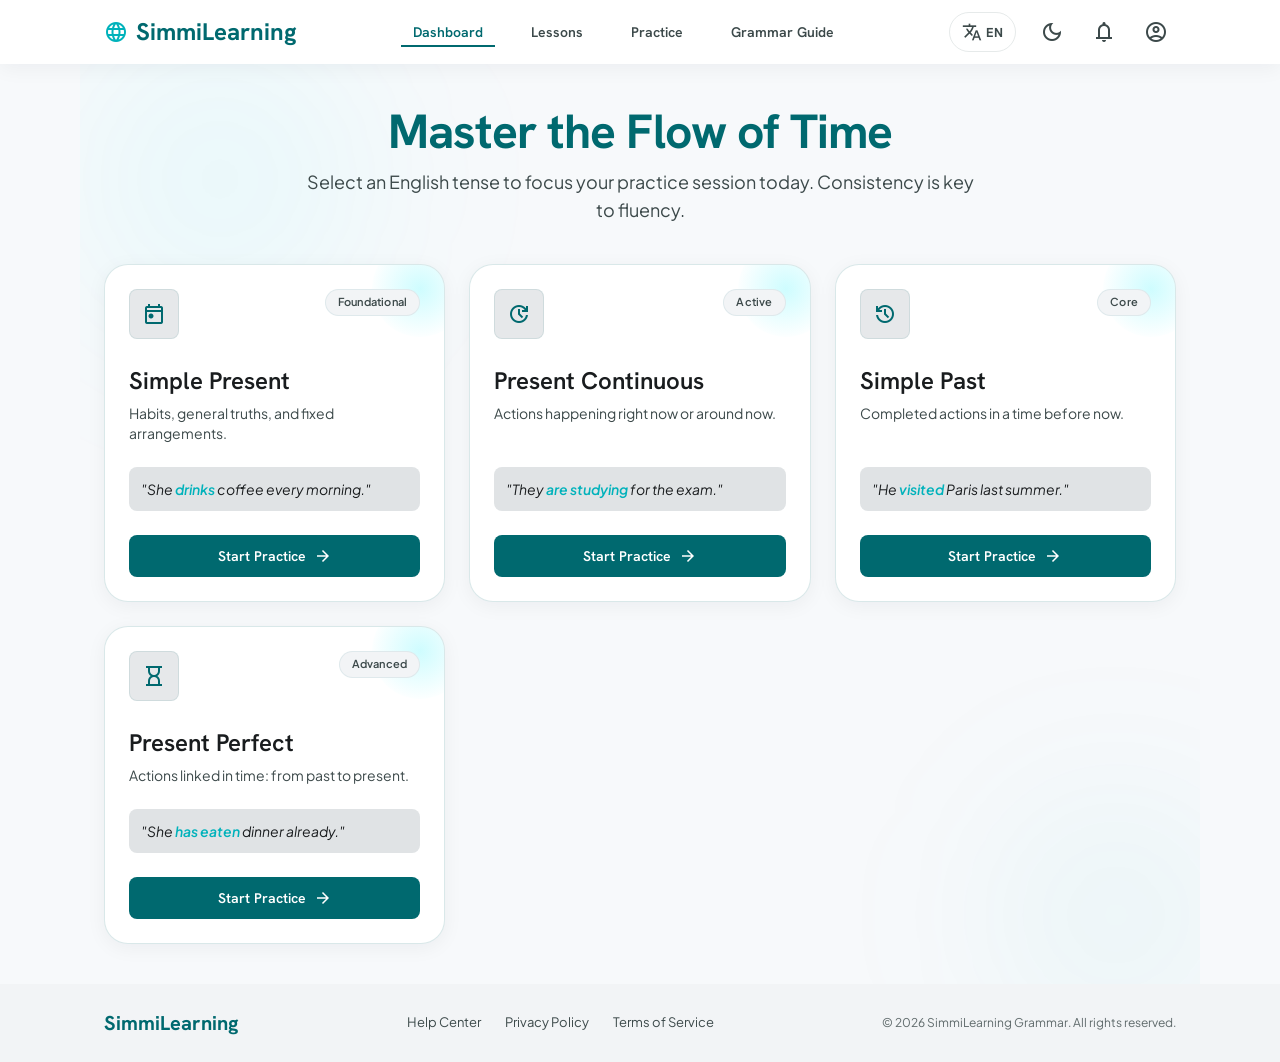
==== index.html @ 27b05fa7 "Initial commit" ====
<!DOCTYPE html>
<html lang="en">
<head>
  <meta charset="utf-8"/>
  <meta content="width=device-width, initial-scale=1.0" name="viewport"/>
  <title>SimmiLearning - Interactive English Tense Practice</title>
  
  <!-- Material Symbols and Google Fonts -->
  <link href="https://fonts.googleapis.com/css2?family=Material+Symbols+Outlined:wght,FILL@100..700,0..1&amp;display=swap" rel="stylesheet"/>
  
  <!-- Custom Style System -->
  <link href="style.css" rel="stylesheet"/>
</head>
<body>

  <!-- Top Navigation Bar -->
  <header class="header-bar">
    <div class="header-container">
      <a href="#" id="logo-container" class="logo">
        <span class="material-symbols-outlined filled">language</span>
        SimmiLearning
      </a>
      
      <!-- Desktop Navigation links -->
      <nav class="nav-links" aria-label="Main Navigation">
        <a href="#" id="nav-dashboard" class="nav-link active">Dashboard</a>
        <a href="#" id="nav-lessons" class="nav-link">Lessons</a>
        <a href="#" id="nav-practice" class="nav-link">Practice</a>
        <a href="#" id="nav-guide" class="nav-link">Grammar Guide</a>
      </nav>
      
      <!-- Action buttons -->
      <div class="header-actions">
        <!-- Language Toggle Button -->
        <button id="lang-toggle-btn" class="icon-btn" aria-label="Switch language" style="display: flex; align-items: center; gap: 4px; padding: 6px 12px; border-radius: var(--rounded-full); border: 1px solid rgba(132, 148, 149, 0.2); height: 40px; margin-right: 4px; color: var(--on-surface-variant);">
          <span class="material-symbols-outlined" style="font-size: 20px;">translate</span>
          <span id="lang-label" style="font-family: var(--font-display); font-size: 13px; font-weight: 700;">EN</span>
        </button>
        <!-- Theme Toggle Button -->
        <button id="theme-toggle-btn" class="icon-btn" aria-label="Toggle dark mode">
          <span class="material-symbols-outlined">dark_mode</span>
        </button>
        <!-- Notifications -->
        <button class="icon-btn" aria-label="Notifications">
          <span class="material-symbols-outlined">notifications</span>
        </button>
        <!-- Profile Account -->
        <button class="icon-btn" aria-label="Account profile">
          <span class="material-symbols-outlined">account_circle</span>
        </button>
      </div>
    </div>
  </header>

  <!-- Main Canvas Content wrapper -->
  <main class="main-canvas">
    <!-- Ambient Background Effects -->
    <div class="ambient-glow">
      <div class="glow-bubble-1"></div>
      <div class="glow-bubble-2"></div>
    </div>

    <!-- VIEW 1: Dashboard / Tense Selection -->
    <section id="screen-selection" class="view-section">
      <div class="hero-block">
        <h1 id="selection-hero-title" class="text-display">Master the Flow of Time</h1>
        <p id="selection-hero-subtitle" class="text-body-lg">Select an English tense to focus your practice session today. Consistency is key to fluency.</p>
      </div>
      <div id="tense-cards-grid" class="grid-container">
        <!-- Tense cards dynamically populated by app.js -->
      </div>
    </section>

    <!-- VIEW 2: Quiz / Practice Exercises -->
    <section id="screen-practice" class="view-section">
      <div class="practice-container">
        <!-- Header & Progress Indicators -->
        <div class="practice-header">
          <div class="practice-header-top">
            <div>
              <span id="practice-tense-indicator" class="tense-indicator">Present Perfect</span>
              <h1 id="practice-session-title" class="text-headline-lg" style="margin-top: 4px;">Practice Session</h1>
            </div>
            <span id="practice-counter" class="question-counter">Question 1 of 5</span>
          </div>
          <!-- Progress bar -->
          <div class="progress-track">
            <div id="practice-progress-bar" class="progress-bar"></div>
          </div>
        </div>

        <!-- Interactive Question Card -->
        <div class="glass-card question-glow-card" style="padding: var(--spacing-lg);">
          <h2 id="practice-question-text" class="text-headline-md" style="margin-bottom: var(--spacing-xs);">
            Which sentence correctly uses the present perfect tense?
          </h2>
          <p id="practice-prompt" class="text-body-md" style="color: var(--on-surface-variant);">Select the most appropriate option below.</p>
          
          <div id="practice-options-container" class="options-list">
            <!-- Option buttons rendered dynamically by app.js -->
          </div>
        </div>

        <!-- Hint Section Drawer -->
        <div id="hint-section" class="hint-section">
          <div class="hint-content">
            <span class="material-symbols-outlined">lightbulb</span>
            <p id="hint-text-content"></p>
          </div>
        </div>

        <!-- Action Controls -->
        <div class="practice-actions">
          <button id="hint-btn" class="btn-secondary">
            <span class="material-symbols-outlined">lightbulb</span>
            Hint
          </button>
          
          <button id="action-btn" class="btn-primary" style="width: auto; min-width: 180px;">
            Check Answer
            <span class="material-symbols-outlined">check</span>
          </button>
        </div>
      </div>
    </section>

    <!-- VIEW 3: Scorecard / Results -->
    <section id="screen-results" class="view-section">
      <div class="practice-container" style="max-width: 800px;">
        <!-- Hero Completed Banner -->
        <div class="results-hero">
          <h1 id="results-title" class="text-display">Session Complete!</h1>
          <p id="results-subtitle" class="text-body-lg">Excellent work! You're making solid progress on your English tenses.</p>
          
          <!-- Animated Score SVG Circle Chart -->
          <div class="results-chart-container">
            <svg class="circular-chart" viewBox="0 0 36 36" width="160" height="160">
              <path class="circle-bg" d="M18 2.0845 a 15.9155 15.9155 0 0 1 0 31.831 a 15.9155 15.9155 0 0 1 0 -31.831"></path>
              <path id="results-circle-progress" class="circle" d="M18 2.0845 a 15.9155 15.9155 0 0 1 0 31.831 a 15.9155 15.9155 0 0 1 0 -31.831"></path>
              <text id="results-score-text" class="percentage" x="18" y="20.35">8/10</text>
            </svg>
          </div>
        </div>

        <!-- Strengths / Areas of Improvement lists -->
        <div class="results-grid">
          <!-- Strengths -->
          <div class="breakdown-card strengths">
            <div class="breakdown-header">
              <span class="material-symbols-outlined filled">check_circle</span>
              <h2 id="strengths-title">Strengths</h2>
            </div>
            <ul id="strengths-list" class="breakdown-list">
              <!-- Dynamically populated -->
            </ul>
          </div>
          
          <!-- Improvements -->
          <div class="breakdown-card improvements">
            <div class="breakdown-header">
              <span class="material-symbols-outlined filled">trending_up</span>
              <h2 id="improvements-title">Areas to Improve</h2>
            </div>
            <ul id="improvements-list" class="breakdown-list">
              <!-- Dynamically populated -->
            </ul>
          </div>
        </div>

        <!-- Navigation CTAs -->
        <div class="results-actions">
          <button id="btn-practice-more" class="btn-primary">
            <span class="material-symbols-outlined">replay</span>
            Practice More
          </button>
          <button id="btn-back-dashboard" class="btn-secondary">
            <span class="material-symbols-outlined">dashboard</span>
            Back to Dashboard
          </button>
        </div>
      </div>
    </section>
  </main>

  <!-- Footer Information Bar -->
  <footer class="footer-bar">
    <div class="footer-container">
      <div class="footer-brand">SimmiLearning</div>
      <div class="footer-links">
        <a href="#" id="footer-help" class="footer-link">Help Center</a>
        <a href="#" id="footer-privacy" class="footer-link">Privacy Policy</a>
        <a href="#" id="footer-terms" class="footer-link">Terms of Service</a>
      </div>
      <div class="footer-copy">
        <span id="footer-copyright">&copy; 2026 SimmiLearning Grammar. All rights reserved.</span>
      </div>
    </div>
  </footer>

  <!-- Toast Notification Feedback -->
  <div id="toast-feedback" class="toast-container" role="status" aria-live="polite">
    <span class="toast-icon material-symbols-outlined">info</span>
    <span class="toast-text">Feedback details go here.</span>
  </div>

  <!-- Custom Scripts -->
  <script src="questions.js"></script>
  <script src="app.js"></script>
</body>
</html>
---- style.css ----
/*
  SimmiLearning - Custom Stylesheet
  Implements design tokens from lumina_learning_light/DESIGN.md and lumina_learning/DESIGN.md
*/

/* Google Fonts Setup */
@import url('https://fonts.googleapis.com/css2?family=Hanken+Grotesk:wght@400;500;600;700&family=Plus+Jakarta+Sans:wght@400;500;600;700&display=swap');

:root {
  /* Light Mode Colors */
  --background: #f7f9fb;
  --on-background: #191c1e;
  
  --surface: #f7f9fb;
  --surface-dim: #d8dadc;
  --surface-bright: #f7f9fb;
  --surface-container-lowest: #ffffff;
  --surface-container-low: #f2f4f6;
  --surface-container: #eceef0;
  --surface-container-high: #e6e8ea;
  --surface-container-highest: #e0e3e5;
  --on-surface: #191c1e;
  --on-surface-variant: #3c494a;
  
  --primary: #00696f;
  --on-primary: #ffffff;
  --primary-container: #00b2bb;
  --on-primary-container: #003e42;
  --inverse-primary: #50d9e2;
  
  --secondary: #00696f;
  --on-secondary: #ffffff;
  --secondary-container: #0bf1fd;
  --on-secondary-container: #006a6f;
  
  --tertiary: #565e74;
  --on-tertiary: #ffffff;
  --tertiary-container: #99a0b9;
  --on-tertiary-container: #2f374c;
  
  --error: #ba1a1a;
  --on-error: #ffffff;
  --error-container: #ffdad6;
  --on-error-container: #93000a;

  --outline: #6c7a7a;
  --outline-variant: #bbc9ca;
  --surface-variant: #e0e3e5;

  /* Typography Fonts */
  --font-display: 'Hanken Grotesk', sans-serif;
  --font-body: 'Plus Jakarta Sans', sans-serif;

  /* Border Radii */
  --rounded-sm: 0.25rem;      /* 4px */
  --rounded-default: 0.5rem;  /* 8px */
  --rounded-md: 0.75rem;      /* 12px */
  --rounded-lg: 1rem;         /* 16px */
  --rounded-xl: 1.5rem;        /* 24px */
  --rounded-full: 9999px;

  /* Spacing Scale (8px base) */
  --spacing-base: 8px;
  --spacing-xs: 4px;
  --spacing-sm: 12px;
  --spacing-md: 24px;
  --spacing-lg: 40px;
  --spacing-xl: 64px;
  --spacing-gutter: 24px;
  --margin-mobile: 16px;
  --margin-desktop: 48px;

  /* Elevation Shadows */
  --shadow-level0: none;
  --shadow-level1: 0px 4px 20px rgba(15, 23, 42, 0.05);
  --shadow-level2: 0px 12px 32px rgba(15, 23, 42, 0.12);

  /* Animation Speeds */
  --transition-fast: 0.2s ease;
  --transition-normal: 0.3s cubic-bezier(0.4, 0, 0.2, 1);
}

/* Dark Mode Color Overrides */
[data-theme="dark"] {
  --background: #001620;
  --on-background: #cae7f8;

  --surface: #001620;
  --surface-dim: #001620;
  --surface-bright: #213c4a;
  --surface-container-lowest: #001019;
  --surface-container-low: #001e2b;
  --surface-container: #04232f;
  --surface-container-high: #112d3a;
  --surface-container-highest: #1d3845;
  --on-surface: #cae7f8;
  --on-surface-variant: #b9cacb;

  --primary: #e4fdff;
  --on-primary: #00373a;
  --primary-container: #16f3ff;
  --on-primary-container: #006b71;
  --inverse-primary: #00696f;

  --secondary: #50d9e2;
  --on-secondary: #00373a;
  --secondary-container: #00b2bb;
  --on-secondary-container: #003e42;

  --tertiary: #e4fdff;
  --on-tertiary: #00373a;
  --tertiary-container: #8bebf2;
  --on-tertiary-container: #006b71;

  --error: #ffb4ab;
  --on-error: #690005;
  --error-container: #93000a;
  --on-error-container: #ffdad6;

  --outline: #849495;
  --outline-variant: #3a494b;
  --surface-variant: #1d3845;

  /* Saturated dark shadows for navy background */
  --shadow-level1: 0px 4px 20px rgba(0, 16, 25, 0.35);
  --shadow-level2: 0px 12px 32px rgba(0, 16, 25, 0.5);
}

/* CSS Reset */
*, *::before, *::after {
  box-sizing: border-box;
  margin: 0;
  padding: 0;
}

body {
  font-family: var(--font-body);
  background-color: var(--background);
  color: var(--on-background);
  min-height: 100vh;
  display: flex;
  flex-direction: column;
  line-height: 1.5;
  overflow-x: hidden;
  transition: background-color var(--transition-normal), color var(--transition-normal);
  -webkit-font-smoothing: antialiased;
}

/* Base Headings & Typography rules */
h1, h2, h3, h4, h5, h6 {
  font-family: var(--font-display);
}

a {
  text-decoration: none;
  color: inherit;
}

button {
  font-family: inherit;
  border: none;
  background: none;
  cursor: pointer;
}

/* Typography Classes */
.text-display {
  font-family: var(--font-display);
  font-size: 48px;
  font-weight: 700;
  line-height: 56px;
  letter-spacing: -0.02em;
}

.text-headline-lg {
  font-family: var(--font-display);
  font-size: 32px;
  font-weight: 600;
  line-height: 40px;
  letter-spacing: -0.01em;
}

.text-headline-md {
  font-family: var(--font-display);
  font-size: 24px;
  font-weight: 600;
  line-height: 32px;
}

.text-body-lg {
  font-family: var(--font-body);
  font-size: 18px;
  font-weight: 400;
  line-height: 28px;
}

.text-body-md {
  font-family: var(--font-body);
  font-size: 16px;
  font-weight: 400;
  line-height: 24px;
}

.text-label-md {
  font-family: var(--font-display);
  font-size: 14px;
  font-weight: 600;
  line-height: 20px;
  letter-spacing: 0.05em;
}

.text-label-sm {
  font-family: var(--font-display);
  font-size: 12px;
  font-weight: 600;
  line-height: 16px;
}

/* Material Symbols Config */
.material-symbols-outlined {
  font-family: 'Material Symbols Outlined';
  font-weight: normal;
  font-style: normal;
  font-size: 24px;
  line-height: 1;
  letter-spacing: normal;
  text-transform: none;
  display: inline-block;
  white-space: nowrap;
  word-wrap: normal;
  direction: ltr;
  -webkit-font-smoothing: antialiased;
  font-variation-settings: 'FILL' 0, 'wght' 400, 'GRAD' 0, 'opsz' 24;
}

.material-symbols-outlined.filled {
  font-variation-settings: 'FILL' 1;
}

/* Layout Elements */
.header-bar {
  background-color: var(--surface-container-lowest);
  border-bottom: 1px solid rgba(var(--outline-variant), 0.3);
  position: fixed;
  top: 0;
  left: 0;
  right: 0;
  height: 64px;
  z-index: 100;
  box-shadow: var(--shadow-level1);
  transition: background-color var(--transition-normal), border var(--transition-normal);
}

.header-container {
  display: flex;
  justify-content: space-between;
  align-items: center;
  height: 100%;
  max-width: 1120px;
  margin: 0 auto;
  padding: 0 var(--spacing-gutter);
}

.logo {
  font-family: var(--font-display);
  font-size: 24px;
  font-weight: 700;
  color: var(--primary);
  display: flex;
  align-items: center;
  gap: var(--spacing-base);
  user-select: none;
  transition: color var(--transition-normal);
}

.logo span {
  color: var(--primary-container);
}

.nav-links {
  display: none; /* Shown on desktop */
  gap: var(--spacing-md);
  align-items: center;
}

.nav-link {
  color: var(--on-surface-variant);
  font-family: var(--font-display);
  font-size: 14px;
  font-weight: 600;
  padding: var(--spacing-xs) var(--spacing-sm);
  border-radius: var(--rounded-default);
  transition: color var(--transition-fast), background-color var(--transition-fast);
}

.nav-link:hover {
  color: var(--primary);
  background-color: var(--surface-container-low);
}

.nav-link.active {
  color: var(--primary);
  border-bottom: 2px solid var(--primary);
  border-radius: 0;
  padding-bottom: calc(var(--spacing-xs) - 2px);
}

.header-actions {
  display: flex;
  align-items: center;
  gap: var(--spacing-sm);
}

.icon-btn {
  color: var(--on-surface-variant);
  padding: var(--spacing-base);
  border-radius: var(--rounded-full);
  display: flex;
  align-items: center;
  justify-content: center;
  transition: color var(--transition-fast), background-color var(--transition-fast);
}

.icon-btn:hover {
  color: var(--primary);
  background-color: var(--surface-container-high);
}

/* Mobile Navigation Drawer Trigger */
.menu-btn {
  display: flex;
}

/* Layout container for dynamic view content */
.main-canvas {
  margin-top: 64px;
  flex-grow: 1;
  width: 100%;
  max-width: 1120px;
  margin-left: auto;
  margin-right: auto;
  padding: var(--spacing-lg) var(--spacing-gutter);
  display: flex;
  flex-direction: column;
  justify-content: flex-start;
  position: relative;
}

/* Ambient Radial Glows (Background Decoration) */
.ambient-glow {
  position: absolute;
  inset: 0;
  z-index: -1;
  overflow: hidden;
  pointer-events: none;
}

.glow-bubble-1 {
  position: absolute;
  top: -10%;
  left: -10%;
  width: 45%;
  height: 45%;
  border-radius: var(--rounded-full);
  background: radial-gradient(circle, rgba(11, 241, 253, 0.08) 0%, rgba(255, 255, 255, 0) 70%);
  filter: blur(80px);
}

.glow-bubble-2 {
  position: absolute;
  bottom: -10%;
  right: -10%;
  width: 35%;
  height: 35%;
  border-radius: var(--rounded-full);
  background: radial-gradient(circle, rgba(0, 178, 187, 0.08) 0%, rgba(255, 255, 255, 0) 70%);
  filter: blur(80px);
}

[data-theme="dark"] .glow-bubble-1 {
  background: radial-gradient(circle, rgba(80, 217, 226, 0.15) 0%, rgba(0, 0, 0, 0) 70%);
}

[data-theme="dark"] .glow-bubble-2 {
  background: radial-gradient(circle, rgba(22, 243, 255, 0.12) 0%, rgba(0, 0, 0, 0) 70%);
}

/* View Control */
.view-section {
  display: none; /* Controlled by JS classes */
  width: 100%;
  opacity: 0;
  transform: translateY(15px);
  transition: opacity var(--transition-normal), transform var(--transition-normal);
}

.view-section.active {
  display: block;
  opacity: 1;
  transform: translateY(0);
}

/* Hero Section style */
.hero-block {
  text-align: center;
  max-width: 680px;
  margin: 0 auto var(--spacing-lg) auto;
}

.hero-block h1 {
  color: var(--primary);
  margin-bottom: var(--spacing-base);
  transition: color var(--transition-normal);
}

.hero-block p {
  color: var(--on-surface-variant);
  transition: color var(--transition-normal);
}

/* Grid of Cards (Tense Selection Screen) */
.grid-container {
  display: grid;
  grid-template-columns: 1fr;
  gap: var(--spacing-gutter);
  width: 100%;
}

/* Glassmorphism Cards */
.glass-card {
  background: var(--surface-container-lowest);
  border: 1px solid rgba(0, 105, 111, 0.15);
  border-radius: var(--rounded-xl);
  padding: var(--spacing-md);
  box-shadow: var(--shadow-level1);
  display: flex;
  flex-direction: column;
  position: relative;
  overflow: hidden;
  transition: transform var(--transition-normal), border var(--transition-normal), box-shadow var(--transition-normal), background var(--transition-normal);
}

[data-theme="dark"] .glass-card {
  background: var(--surface-container);
  border: 1px solid rgba(80, 217, 226, 0.15);
}

.glass-card:hover {
  transform: translateY(-4px);
  border-color: var(--primary-container);
  box-shadow: var(--shadow-level2);
}

.card-accent-bubble {
  position: absolute;
  top: -24px;
  right: -24px;
  width: 96px;
  height: 96px;
  background: radial-gradient(circle, rgba(11, 241, 253, 0.2) 0%, rgba(255, 255, 255, 0) 75%);
  border-radius: var(--rounded-full);
  transition: transform var(--transition-normal);
}

[data-theme="dark"] .card-accent-bubble {
  background: radial-gradient(circle, rgba(80, 217, 226, 0.25) 0%, rgba(0, 0, 0, 0) 75%);
}

.glass-card:hover .card-accent-bubble {
  transform: scale(1.2);
}

.card-top {
  display: flex;
  justify-content: space-between;
  align-items: flex-start;
  margin-bottom: var(--spacing-md);
  position: relative;
  z-index: 1;
}

.card-icon {
  background-color: var(--surface-container-high);
  color: var(--primary);
  border: 1px solid rgba(0, 105, 111, 0.1);
  padding: 12px;
  border-radius: var(--rounded-default);
  display: inline-flex;
  transition: color var(--transition-normal), background-color var(--transition-normal);
}

[data-theme="dark"] .card-icon {
  background-color: var(--surface-container-low);
  color: var(--primary-container);
  border-color: rgba(80, 217, 226, 0.1);
}

.card-badge {
  background-color: var(--surface-container-low);
  color: var(--on-surface-variant);
  font-family: var(--font-body);
  font-size: 11px;
  font-weight: 600;
  padding: 4px 12px;
  border-radius: var(--rounded-full);
  border: 1px solid rgba(0, 105, 111, 0.08);
  letter-spacing: 0.02em;
  transition: color var(--transition-normal), background-color var(--transition-normal);
}

[data-theme="dark"] .card-badge {
  background-color: var(--surface-container-high);
  color: var(--on-surface);
}

.glass-card h2 {
  color: var(--on-surface);
  font-size: 24px;
  font-weight: 600;
  margin-bottom: var(--spacing-xs);
  position: relative;
  z-index: 1;
  transition: color var(--transition-normal);
}

.glass-card p {
  color: var(--on-surface-variant);
  font-size: 14px;
  line-height: 20px;
  margin-bottom: var(--spacing-md);
  flex-grow: 1;
  position: relative;
  z-index: 1;
  transition: color var(--transition-normal);
}

.example-quote-card {
  background-color: var(--surface-container-highest);
  border: 1px solid rgba(var(--outline-variant), 0.1);
  border-radius: var(--rounded-default);
  padding: var(--spacing-sm);
  margin-bottom: var(--spacing-md);
  position: relative;
  z-index: 1;
  transition: background-color var(--transition-normal);
}

[data-theme="dark"] .example-quote-card {
  background-color: var(--surface-container-lowest);
}

.example-quote-card p {
  margin: 0;
  font-size: 14px;
  font-style: italic;
  color: var(--on-surface);
}

.example-quote-card strong {
  color: var(--primary-container);
  font-weight: 600;
}

/* Buttons and glows */
.btn-primary {
  background-color: var(--primary);
  color: var(--on-primary);
  font-family: var(--font-display);
  font-size: 14px;
  font-weight: 600;
  padding: 12px var(--spacing-md);
  border-radius: var(--rounded-default);
  display: inline-flex;
  align-items: center;
  justify-content: center;
  gap: var(--spacing-base);
  width: 100%;
  position: relative;
  z-index: 1;
  transition: background-color var(--transition-fast), box-shadow var(--transition-fast), transform var(--transition-fast);
}

[data-theme="dark"] .btn-primary {
  background-color: var(--primary-container);
  color: var(--on-primary-container);
}

.btn-primary:hover {
  background-color: var(--primary-container);
  box-shadow: 0 4px 12px rgba(0, 178, 187, 0.3);
}

[data-theme="dark"] .btn-primary:hover {
  background-color: var(--secondary);
  box-shadow: 0 4px 12px rgba(80, 217, 226, 0.4);
}

.btn-primary:active {
  transform: scale(0.98);
}

.btn-secondary {
  border: 2px solid var(--primary-container);
  color: var(--primary);
  font-family: var(--font-display);
  font-size: 14px;
  font-weight: 600;
  padding: 10px var(--spacing-md);
  border-radius: var(--rounded-default);
  display: inline-flex;
  align-items: center;
  justify-content: center;
  gap: var(--spacing-base);
  transition: background-color var(--transition-fast), border-color var(--transition-fast), color var(--transition-fast);
}

[data-theme="dark"] .btn-secondary {
  border-color: var(--primary-container);
  color: var(--primary-container);
}

.btn-secondary:hover {
  background-color: var(--surface-container-low);
}

.btn-secondary:active {
  transform: scale(0.98);
}

/* Practice screen elements */
.practice-container {
  width: 100%;
  max-width: 680px;
  margin: 0 auto;
  display: flex;
  flex-direction: column;
  gap: var(--spacing-lg);
}

.practice-header {
  display: flex;
  flex-direction: column;
  gap: var(--spacing-base);
  width: 100%;
}

.practice-header-top {
  display: flex;
  justify-content: space-between;
  align-items: flex-end;
  gap: var(--spacing-sm);
}

.tense-indicator {
  font-family: var(--font-display);
  font-size: 13px;
  font-weight: 600;
  color: var(--primary-container);
  text-transform: uppercase;
  letter-spacing: 0.1em;
}

.question-counter {
  font-size: 12px;
  font-weight: 600;
  color: var(--on-surface-variant);
  background-color: var(--surface-container-high);
  padding: 4px 12px;
  border-radius: var(--rounded-full);
  border: 1px solid rgba(var(--outline-variant), 0.1);
  transition: color var(--transition-normal), background-color var(--transition-normal);
}

.progress-track {
  width: 100%;
  height: 8px;
  background-color: var(--surface-container-highest);
  border-radius: var(--rounded-full);
  overflow: hidden;
  transition: background-color var(--transition-normal);
}

.progress-bar {
  height: 100%;
  background-color: var(--primary-container);
  border-radius: var(--rounded-full);
  width: 0%;
  transition: width 0.4s cubic-bezier(0.4, 0, 0.2, 1);
}

/* Options selectors */
.options-list {
  display: flex;
  flex-direction: column;
  gap: var(--spacing-sm);
  margin-top: var(--spacing-md);
}

.option-btn {
  width: 100%;
  text-align: left;
  padding: var(--spacing-md);
  border-radius: var(--rounded-default);
  border: 2px solid var(--outline-variant);
  background-color: var(--surface-container-lowest);
  display: flex;
  align-items: center;
  justify-content: space-between;
  gap: var(--spacing-sm);
  transition: background-color var(--transition-fast), border-color var(--transition-fast), box-shadow var(--transition-fast);
}

[data-theme="dark"] .option-btn {
  background-color: var(--surface-container);
  border-color: rgba(132, 148, 149, 0.3);
}

.option-btn:hover {
  background-color: var(--surface-container-high);
  border-color: var(--primary-container);
}

.option-btn:focus-visible {
  outline: none;
  border-color: var(--primary-container);
  box-shadow: 0 0 0 3px rgba(0, 178, 187, 0.15);
}

.option-text {
  font-family: var(--font-body);
  font-size: 16px;
  color: var(--on-surface);
  transition: color var(--transition-normal);
}

.option-circle {
  width: 24px;
  height: 24px;
  border-radius: var(--rounded-full);
  border: 2px solid var(--outline-variant);
  display: flex;
  align-items: center;
  justify-content: center;
  flex-shrink: 0;
  transition: border-color var(--transition-fast), background-color var(--transition-fast);
}

/* Option States */
.option-btn.selected {
  border-color: var(--primary-container);
  background-color: rgba(0, 178, 187, 0.08);
}

.option-btn.selected .option-text {
  color: var(--primary-container);
  font-weight: 500;
}

.option-btn.selected .option-circle {
  border-color: var(--primary-container);
  background-color: var(--primary-container);
  color: var(--on-primary);
}

/* Checked States (Immediate Feedback) */
.option-btn.correct {
  border-color: #2e7d32;
  background-color: rgba(46, 125, 50, 0.08);
}
[data-theme="dark"] .option-btn.correct {
  border-color: #4caf50;
  background-color: rgba(76, 175, 80, 0.12);
}
.option-btn.correct .option-text {
  color: #2e7d32;
  font-weight: 500;
}
[data-theme="dark"] .option-btn.correct .option-text {
  color: #81c784;
}
.option-btn.correct .option-circle {
  border-color: #2e7d32;
  background-color: #2e7d32;
  color: #ffffff;
}
[data-theme="dark"] .option-btn.correct .option-circle {
  border-color: #4caf50;
  background-color: #4caf50;
  color: #000000;
}

.option-btn.incorrect {
  border-color: var(--error);
  background-color: rgba(186, 26, 26, 0.08);
}
.option-btn.incorrect .option-text {
  color: var(--error);
}
.option-btn.incorrect .option-circle {
  border-color: var(--error);
  background-color: var(--error);
  color: #ffffff;
}

/* Question panel glow effect */
.question-glow-card {
  position: relative;
}

.question-glow-card::after {
  content: '';
  position: absolute;
  top: -96px;
  right: -96px;
  width: 192px;
  height: 192px;
  background-color: rgba(0, 178, 187, 0.06);
  border-radius: var(--rounded-full);
  filter: blur(24px);
  pointer-events: none;
  transition: background var(--transition-normal);
}

[data-theme="dark"] .question-glow-card::after {
  background-color: rgba(22, 243, 255, 0.08);
}

.practice-actions {
  display: flex;
  justify-content: space-between;
  align-items: center;
  margin-top: var(--spacing-sm);
  gap: var(--spacing-md);
}

.hint-section {
  width: 100%;
  max-height: 0;
  overflow: hidden;
  background-color: var(--surface-container-low);
  border-radius: var(--rounded-default);
  border: 1px solid transparent;
  transition: max-height 0.3s ease, padding 0.3s ease, border-color 0.3s ease;
}

.hint-section.visible {
  max-height: 150px;
  padding: var(--spacing-md);
  border-color: rgba(0, 105, 111, 0.15);
  margin-top: -10px;
  margin-bottom: -10px;
}

.hint-content {
  display: flex;
  align-items: flex-start;
  gap: var(--spacing-sm);
  font-size: 14px;
  color: var(--on-surface-variant);
  line-height: 22px;
}

.hint-content span {
  color: var(--primary-container);
  flex-shrink: 0;
}

/* Results screen components */
.results-hero {
  display: flex;
  flex-direction: column;
  align-items: center;
  text-align: center;
  gap: var(--spacing-base);
}

.results-hero h1 {
  color: var(--primary-container);
}

.results-chart-container {
  position: relative;
  width: 200px;
  height: 200px;
  margin: var(--spacing-md) auto 0 auto;
  display: flex;
  align-items: center;
  justify-content: center;
  background: var(--surface-container-lowest);
  border-radius: var(--rounded-full);
  box-shadow: var(--shadow-level1);
  border: 1px solid rgba(0, 105, 111, 0.08);
  transition: background-color var(--transition-normal);
}

[data-theme="dark"] .results-chart-container {
  background: var(--surface-container);
  border-color: rgba(80, 217, 226, 0.08);
}

.circular-chart {
  display: block;
  max-width: 90%;
  max-height: 90%;
}

.circle-bg {
  fill: none;
  stroke: var(--surface-container-highest);
  stroke-width: 2.8;
  transition: stroke var(--transition-normal);
}

.circle {
  fill: none;
  stroke-width: 2.8;
  stroke-linecap: round;
  stroke: var(--primary-container);
  stroke-dasharray: 0, 100;
  transition: stroke-dasharray 1s ease-out;
}

.percentage {
  fill: var(--primary-container);
  font-family: var(--font-display);
  font-weight: 700;
  font-size: 0.52em;
  text-anchor: middle;
  transition: fill var(--transition-normal);
}

/* Results grid breakdown */
.results-grid {
  display: grid;
  grid-template-columns: 1fr;
  gap: var(--spacing-gutter);
  margin-top: var(--spacing-lg);
  width: 100%;
}

.breakdown-card {
  background: var(--surface-container-lowest);
  border: 1px solid rgba(var(--outline-variant), 0.2);
  border-radius: var(--rounded-xl);
  padding: var(--spacing-md);
  box-shadow: var(--shadow-level1);
  position: relative;
  overflow: hidden;
  transition: background-color var(--transition-normal);
}

[data-theme="dark"] .breakdown-card {
  background: var(--surface-container);
}

.breakdown-card::before {
  content: '';
  position: absolute;
  top: 0;
  left: 0;
  width: 4px;
  height: 100%;
}

.breakdown-card.strengths::before {
  background-color: var(--primary-container);
}

.breakdown-card.improvements::before {
  background-color: var(--error);
}

.breakdown-header {
  display: flex;
  align-items: center;
  gap: var(--spacing-base);
  margin-bottom: var(--spacing-sm);
}

.breakdown-header h2 {
  color: var(--on-surface);
  font-size: 20px;
  font-weight: 600;
  transition: color var(--transition-normal);
}

.breakdown-header span {
  flex-shrink: 0;
}

.strengths .breakdown-header span {
  color: var(--primary-container);
}

.improvements .breakdown-header span {
  color: var(--error);
}

.breakdown-list {
  list-style: none;
  display: flex;
  flex-direction: column;
  gap: var(--spacing-sm);
}

.breakdown-list-item {
  color: var(--on-surface-variant);
  font-size: 14px;
  display: flex;
  align-items: center;
  gap: var(--spacing-sm);
  padding-bottom: var(--spacing-sm);
  border-bottom: 1px solid rgba(var(--outline-variant), 0.1);
  transition: border var(--transition-normal);
}

.breakdown-list-item:last-child {
  border-bottom: none;
  padding-bottom: 0;
}

.list-dot {
  width: 8px;
  height: 8px;
  border-radius: var(--rounded-full);
  flex-shrink: 0;
}

.strengths .list-dot {
  background-color: rgba(0, 178, 187, 0.2);
  border: 1px solid var(--primary-container);
}

.improvements .list-dot {
  background-color: rgba(186, 26, 26, 0.2);
  border: 1px solid var(--error);
}

.results-actions {
  display: flex;
  flex-direction: column;
  gap: var(--spacing-sm);
  margin-top: var(--spacing-lg);
  justify-content: center;
  width: 100%;
}

/* Footer Section */
.footer-bar {
  background-color: var(--surface-container-low);
  border-top: 1px solid rgba(var(--outline-variant), 0.2);
  margin-top: auto;
  padding: var(--spacing-md) 0;
  z-index: 50;
  transition: background-color var(--transition-normal), border var(--transition-normal);
}

.footer-container {
  display: flex;
  flex-direction: column;
  align-items: center;
  justify-content: space-between;
  max-width: 1120px;
  margin: 0 auto;
  padding: 0 var(--spacing-gutter);
  gap: var(--spacing-md);
}

.footer-brand {
  font-family: var(--font-display);
  font-size: 20px;
  font-weight: 700;
  color: var(--primary);
}

.footer-links {
  display: flex;
  flex-wrap: wrap;
  justify-content: center;
  gap: var(--spacing-md);
}

.footer-link {
  font-size: 13px;
  color: var(--on-surface-variant);
  transition: color var(--transition-fast);
}

.footer-link:hover {
  color: var(--primary-container);
}

.footer-copy {
  font-size: 12px;
  color: var(--on-surface-variant);
  opacity: 0.8;
  text-align: center;
}

/* Toast System (Feedback notification overlay) */
.toast-container {
  position: fixed;
  bottom: var(--spacing-md);
  left: 50%;
  transform: translateX(-50%) translateY(100px);
  background-color: var(--inverse-surface);
  color: var(--inverse-on-surface);
  padding: 12px 24px;
  border-radius: var(--rounded-md);
  box-shadow: var(--shadow-level2);
  z-index: 200;
  display: flex;
  align-items: center;
  gap: var(--spacing-sm);
  opacity: 0;
  transition: transform 0.3s cubic-bezier(0.175, 0.885, 0.32, 1.275), opacity 0.3s ease;
  pointer-events: none;
}

.toast-container.visible {
  transform: translateX(-50%) translateY(0);
  opacity: 1;
}

/* Animations helper classes */
.fade-in {
  animation: fadeIn 0.4s ease forwards;
}

@keyframes fadeIn {
  from { opacity: 0; transform: translateY(10px); }
  to { opacity: 1; transform: translateY(0); }
}

/* Responsive Breakpoints */

/* Tablet (Medium) */
@media (min-width: 600px) {
  .grid-container {
    grid-template-columns: repeat(2, 1fr);
  }

  .results-actions {
    flex-direction: row;
    gap: var(--spacing-md);
  }

  .results-actions button {
    width: auto;
    min-width: 200px;
  }
}

/* Desktop (Large) */
@media (min-width: 900px) {
  .grid-container {
    grid-template-columns: repeat(3, 1fr);
  }

  .nav-links {
    display: flex;
  }

  .menu-btn {
    display: none;
  }

  .results-grid {
    grid-template-columns: repeat(2, 1fr);
  }

  .footer-container {
    flex-direction: row;
    gap: 0;
  }

  .footer-brand {
    margin: 0;
  }

  .footer-copy {
    text-align: right;
  }
}
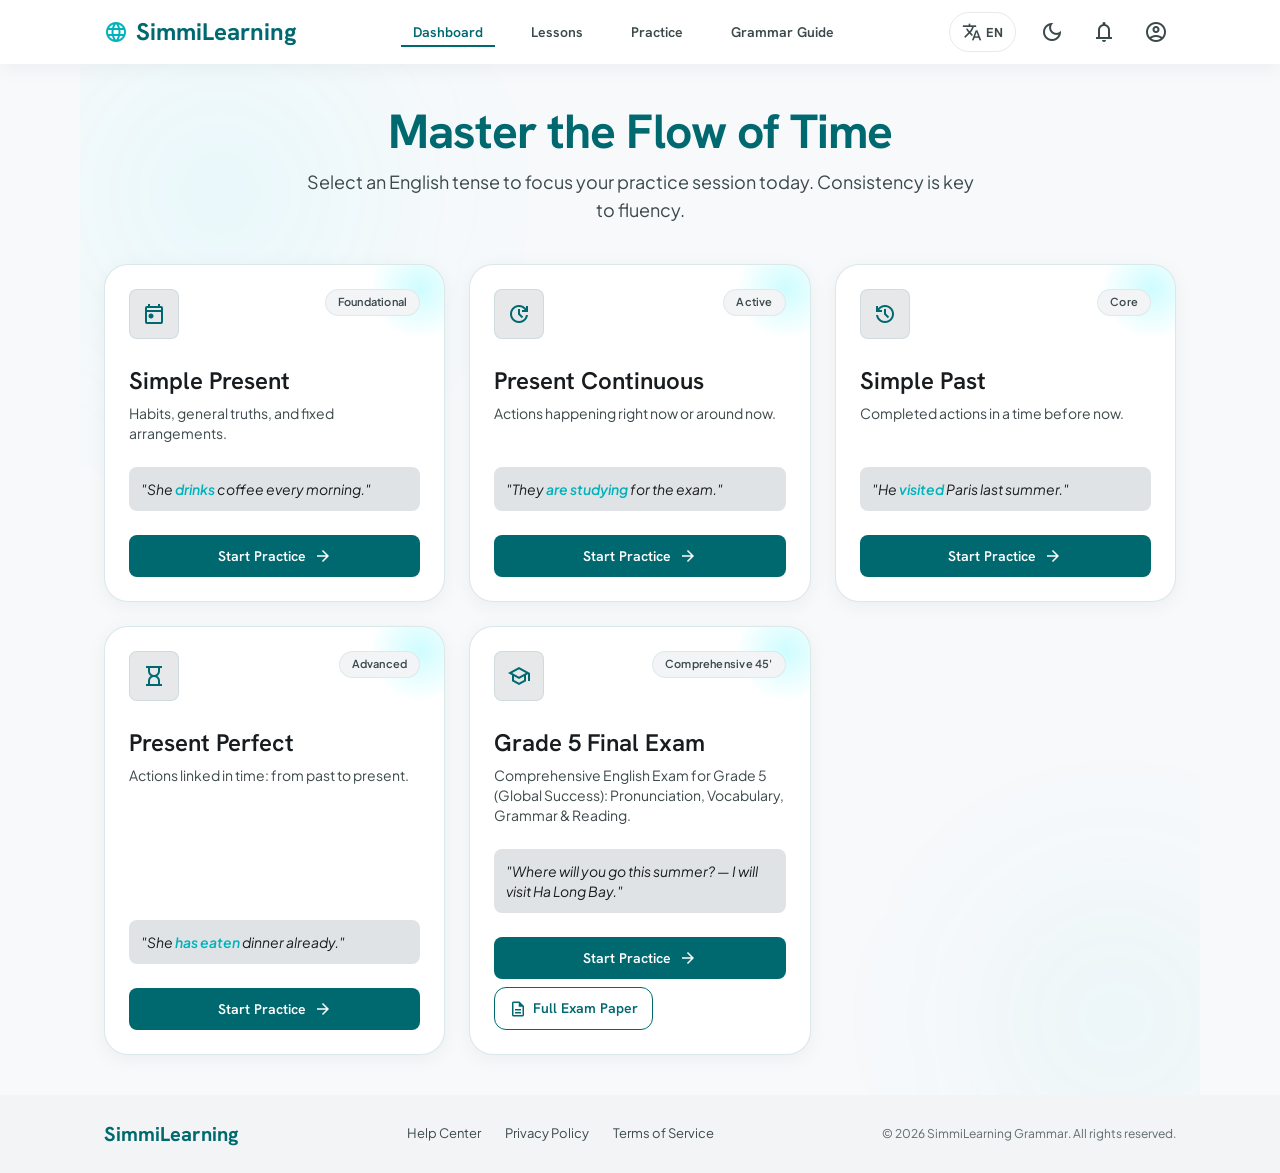
==== commit 8fe472e2: "Add Grade 5 Comprehensive Exam practice, printable paper, and examination review section" ====
--- a/index.html
+++ b/index.html
@@ -71,6 +71,228 @@
       </div>
     </section>
 
+    <!-- VIEW 4: Lessons Overview (Tiếng Anh 8 Global Success) -->
+    <section id="screen-lessons" class="view-section">
+      <div class="hero-block" style="max-width: 840px;">
+        <div style="display: inline-flex; align-items: center; gap: 6px; padding: 4px 12px; border-radius: var(--rounded-full); background: rgba(0, 105, 111, 0.1); color: var(--primary); font-size: 12px; font-weight: 700; text-transform: uppercase; letter-spacing: 0.5px; margin-bottom: 12px;">
+          <span class="material-symbols-outlined" style="font-size: 16px;">school</span>
+          <span>Curriculum Overview</span>
+        </div>
+        <h1 id="lessons-hero-title" class="text-display">Tiếng Anh 8 Global Success</h1>
+        <p id="lessons-hero-subtitle" class="text-body-lg">Master all 12 units structured across two semesters. Deep dive into vocabulary topics and core grammar points designed for comprehensive fluency.</p>
+      </div>
+
+      <!-- Progress Tracking Dashboard Header -->
+      <div class="lessons-dashboard-header" style="display: grid; grid-template-columns: repeat(auto-fit, minmax(320px, 1fr)); gap: var(--spacing-gutter); margin-bottom: var(--spacing-lg);">
+        <!-- Overall Completion Indicator Card -->
+        <div class="glass-card" style="padding: var(--spacing-md); justify-content: space-between; border-left: 4px solid var(--primary);">
+          <div>
+            <div style="display: flex; justify-content: space-between; align-items: flex-start; margin-bottom: var(--spacing-base);">
+              <div>
+                <span style="display: inline-block; padding: 4px 12px; border-radius: var(--rounded-full); background: rgba(0, 105, 111, 0.1); color: var(--primary); font-weight: 700; font-size: 12px; margin-bottom: 8px;">Overall Progress</span>
+                <h2 class="text-headline-md" style="margin-top: 2px;">Curriculum Completion</h2>
+                <p class="text-body-md" style="color: var(--on-surface-variant); margin-bottom: 16px;">You're making great progress! Keep it up to finish the school year strong.</p>
+              </div>
+              <div style="width: 56px; height: 56px; border-radius: 50%; background: var(--primary-container); color: var(--on-primary-container); display: flex; align-items: center; justify-content: center; font-weight: 700; font-size: 16px; border: 1px solid rgba(0, 105, 111, 0.2); flex-shrink: 0;">25%</div>
+            </div>
+          </div>
+          <div>
+            <div style="display: flex; justify-content: space-between; font-size: 14px; font-weight: 600; margin-bottom: 8px;">
+              <span style="color: var(--on-surface-variant);">Units Mastered</span>
+              <span style="color: var(--primary); font-weight: 700;">3 of 12 Units Complete</span>
+            </div>
+            <div class="progress-track" style="height: 12px; border-radius: var(--rounded-full); overflow: hidden; background: var(--surface-variant);">
+              <div class="progress-bar" style="width: 25%; background: linear-gradient(90deg, var(--primary) 0%, var(--inverse-primary) 100%); height: 100%;"></div>
+            </div>
+          </div>
+        </div>
+
+        <!-- Continue Learning Shortcut Card -->
+        <div style="background: linear-gradient(135deg, var(--primary) 0%, #004f53 100%); color: var(--on-primary); border-radius: var(--rounded-xl); padding: var(--spacing-md); display: flex; flex-direction: column; justify-content: space-between; position: relative; overflow: hidden; box-shadow: var(--shadow-level2);">
+          <div style="position: absolute; right: -20px; bottom: -20px; width: 160px; height: 160px; background: rgba(114, 245, 255, 0.15); border-radius: 50%; filter: blur(24px);"></div>
+          <div style="position: relative; z-index: 2;">
+            <div style="display: flex; align-items: center; gap: 8px; margin-bottom: 12px;">
+              <span style="background: var(--primary-container); color: var(--on-primary-container); padding: 2px 10px; border-radius: var(--rounded-full); font-size: 11px; font-weight: 800; text-transform: uppercase; letter-spacing: 0.5px;">Next Up</span>
+              <span style="font-size: 13px; opacity: 0.9; font-weight: 600;">Semester 1 • Unit 4</span>
+            </div>
+            <h3 style="font-size: 24px; font-weight: 700; margin-bottom: 6px; color: #ffffff;">Ethnic groups of Vietnam</h3>
+            <p style="font-size: 14px; opacity: 0.85; margin-bottom: 16px; line-height: 1.5;">Explore the traditional cultures, customs, and lifestyles of 54 ethnic minority groups in Vietnam.</p>
+            
+            <div style="background: rgba(0, 0, 0, 0.18); backdrop-filter: blur(8px); padding: 12px; border-radius: var(--rounded-lg); border: 1px solid rgba(255, 255, 255, 0.12); margin-bottom: 20px;">
+              <div style="font-size: 11px; font-weight: 700; text-transform: uppercase; color: var(--primary-container); display: flex; align-items: center; gap: 4px; margin-bottom: 4px;">
+                <span class="material-symbols-outlined" style="font-size: 16px;">lightbulb</span>
+                <span>Core Grammar Focus</span>
+              </div>
+              <p style="font-size: 13px; font-weight: 600; color: #ffffff; margin: 0;">Yes/No & Wh-questions; Countable and uncountable nouns</p>
+            </div>
+          </div>
+
+          <button id="btn-continue-unit-4" class="btn-primary" style="background: var(--primary-container); color: var(--on-primary-container); border: none; font-weight: 700; width: 100%; justify-content: center; position: relative; z-index: 2; box-shadow: 0 4px 12px rgba(0, 0, 0, 0.15);">
+            <span class="material-symbols-outlined">play_circle</span>
+            Continue Learning
+          </button>
+        </div>
+      </div>
+
+      <!-- Integrated Search & Filter Controls -->
+      <div class="glass-card" style="padding: 16px; margin-bottom: var(--spacing-lg); display: flex; flex-wrap: wrap; gap: 16px; align-items: center; justify-content: space-between;">
+        <div style="position: relative; flex: 1; min-width: 260px;">
+          <span class="material-symbols-outlined" style="position: absolute; left: 14px; top: 50%; transform: translateY(-50%); color: var(--on-surface-variant); font-size: 22px; pointer-events: none;">search</span>
+          <input type="text" id="app-curriculum-search" placeholder="Search units by title, topic, or grammar point..." style="width: 100%; padding: 12px 38px 12px 44px; border-radius: var(--rounded-lg); border: 1px solid var(--outline-variant); background: var(--surface-container-low); color: var(--on-surface); font-size: 14px; font-family: var(--font-body); transition: all var(--transition-fast); outline: none;" />
+          <button id="app-clear-search" style="position: absolute; right: 12px; top: 50%; transform: translateY(-50%); background: none; border: none; color: var(--on-surface-variant); cursor: pointer; display: none; padding: 4px;">
+            <span class="material-symbols-outlined" style="font-size: 18px;">close</span>
+          </button>
+        </div>
+        <div style="display: flex; gap: 6px; background: var(--surface-container-low); padding: 4px; border-radius: var(--rounded-lg); border: 1px solid var(--outline-variant); overflow-x: auto;">
+          <button class="app-lesson-tab active" data-filter="all" style="padding: 6px 16px; border-radius: var(--rounded-default); font-size: 12px; font-weight: 700; border: none; cursor: pointer; transition: all 0.2s; background: var(--primary); color: var(--on-primary);">All Units (12)</button>
+          <button class="app-lesson-tab" data-filter="sem1" style="padding: 6px 16px; border-radius: var(--rounded-default); font-size: 12px; font-weight: 600; border: none; cursor: pointer; transition: all 0.2s; background: transparent; color: var(--on-surface-variant);">Semester 1 (1-6)</button>
+          <button class="app-lesson-tab" data-filter="sem2" style="padding: 6px 16px; border-radius: var(--rounded-default); font-size: 12px; font-weight: 600; border: none; cursor: pointer; transition: all 0.2s; background: transparent; color: var(--on-surface-variant);">Semester 2 (7-12)</button>
+        </div>
+      </div>
+
+      <!-- No Results State -->
+      <div id="app-lessons-no-results" class="glass-card" style="display: none; text-align: center; padding: 48px 24px; margin-bottom: var(--spacing-lg);">
+        <span class="material-symbols-outlined" style="font-size: 48px; color: var(--outline); margin-bottom: 12px;">search_off</span>
+        <h3 style="font-size: 20px; font-weight: 700; color: var(--on-surface); margin-bottom: 8px;">No matching units found</h3>
+        <p style="color: var(--on-surface-variant); font-size: 14px; max-width: 440px; margin: 0 auto 16px auto;">We couldn't find any curriculum units or grammar points matching your search query. Try searching for "environment", "conditional", or "Unit 1".</p>
+        <button id="app-reset-search" class="btn-secondary" style="margin: 0 auto;">
+          <span class="material-symbols-outlined">refresh</span>
+          Reset Search
+        </button>
+      </div>
+
+      <!-- Semester 1 Grid -->
+      <div id="app-sem1-container" style="margin-bottom: var(--spacing-lg);">
+        <div style="display: flex; justify-content: space-between; align-items: center; border-bottom: 1px solid var(--outline-variant); padding-bottom: 12px; margin-bottom: 20px;">
+          <div style="display: flex; align-items: center; gap: 12px;">
+            <div style="width: 32px; height: 32px; border-radius: var(--rounded-default); background: rgba(0, 105, 111, 0.12); color: var(--primary); font-weight: 700; display: flex; align-items: center; justify-content: center;">1</div>
+            <div>
+              <h2 style="font-size: 20px; font-weight: 700; color: var(--on-surface); margin: 0;">Semester 1 (Học kì 1)</h2>
+              <p style="font-size: 13px; color: var(--on-surface-variant); margin: 0;">Units 1 to 6 • Fundamental everyday communication and Vietnamese culture</p>
+            </div>
+          </div>
+          <span style="font-size: 12px; font-weight: 700; color: var(--primary); background: rgba(0, 105, 111, 0.1); padding: 4px 12px; border-radius: var(--rounded-full);">3 of 6 Completed</span>
+        </div>
+        <div id="app-lessons-grid-sem1" class="grid-container" style="grid-template-columns: repeat(auto-fill, minmax(320px, 1fr));">
+          <!-- Units 1-6 dynamically populated by app.js -->
+        </div>
+      </div>
+
+      <!-- Semester 2 Grid -->
+      <div id="app-sem2-container">
+        <div style="display: flex; justify-content: space-between; align-items: center; border-bottom: 1px solid var(--outline-variant); padding-bottom: 12px; margin-bottom: 20px;">
+          <div style="display: flex; align-items: center; gap: 12px;">
+            <div style="width: 32px; height: 32px; border-radius: var(--rounded-default); background: rgba(80, 217, 226, 0.15); color: var(--secondary); font-weight: 700; display: flex; align-items: center; justify-content: center;">2</div>
+            <div>
+              <h2 style="font-size: 20px; font-weight: 700; color: var(--on-surface); margin: 0;">Semester 2 (Học kì 2)</h2>
+              <p style="font-size: 13px; color: var(--on-surface-variant); margin: 0;">Units 7 to 12 • Global challenges, science, and future horizons</p>
+            </div>
+          </div>
+          <span style="font-size: 12px; font-weight: 700; color: var(--on-surface-variant); background: var(--surface-variant); padding: 4px 12px; border-radius: var(--rounded-full);">0 of 6 Completed</span>
+        </div>
+        <div id="app-lessons-grid-sem2" class="grid-container" style="grid-template-columns: repeat(auto-fill, minmax(320px, 1fr));">
+          <!-- Units 7-12 dynamically populated by app.js -->
+        </div>
+      </div>
+    </section>
+
+    <!-- VIEW 5: Unit Details -->
+    <section id="screen-unit-details" class="view-section">
+      <div class="unit-details-layout" style="display: flex; min-height: calc(100vh - 120px); width: calc(100% + calc(var(--spacing-gutter) * 2)); margin-left: calc(var(--spacing-gutter) * -1); margin-right: calc(var(--spacing-gutter) * -1); margin-top: calc(var(--spacing-lg) * -1); background: var(--surface-container-lowest); border-radius: var(--rounded-lg); overflow: hidden; box-shadow: var(--shadow-level1);">
+        <!-- Left Sidebar -->
+        <aside class="unit-sidebar" style="width: 280px; border-right: 1px solid var(--outline-variant); background: var(--surface); padding: 32px 0; display: flex; flex-direction: column; flex-shrink: 0;">
+          
+          <!-- Sidebar Header (Unit Badge & Title) -->
+          <div style="padding: 0 24px; display: flex; align-items: flex-start; gap: 16px; margin-bottom: 32px;">
+            <div id="ud-sidebar-badge" style="width: 48px; height: 48px; border-radius: var(--rounded-lg); background: #004f53; color: #fff; display: flex; align-items: center; justify-content: center; font-size: 18px; font-weight: 700;">U1</div>
+            <div>
+              <div style="font-size: 11px; font-weight: 700; color: var(--primary); text-transform: uppercase; letter-spacing: 1px; margin-bottom: 4px;">UNIT <span id="ud-sidebar-unit-num">1</span></div>
+              <h2 id="ud-sidebar-title" style="font-size: 20px; font-weight: 700; color: var(--on-surface); line-height: 1.2;">Leisure Time</h2>
+            </div>
+          </div>
+
+          <!-- Navigation Menu -->
+          <nav style="display: flex; flex-direction: column; gap: 4px; padding: 0 12px; flex: 1;">
+            <button class="ud-nav-item active" style="display: flex; align-items: center; gap: 16px; width: 100%; padding: 12px 16px; border: none; background: rgba(0, 105, 111, 0.1); border-left: 4px solid var(--primary); border-radius: 0 var(--rounded-md) var(--rounded-md) 0; color: var(--primary); font-size: 14px; font-weight: 600; cursor: pointer; text-align: left;">
+              <span class="material-symbols-outlined" style="font-size: 20px;">lightbulb</span>
+              Introduction
+            </button>
+            <button class="ud-nav-item" style="display: flex; align-items: center; gap: 16px; width: 100%; padding: 12px 16px; border: none; background: transparent; border-left: 4px solid transparent; color: var(--on-surface-variant); font-size: 14px; font-weight: 500; cursor: pointer; text-align: left; transition: all 0.2s;">
+              <span class="material-symbols-outlined" style="font-size: 20px;">menu_book</span>
+              Vocabulary &amp; Grammar
+            </button>
+            <button class="ud-nav-item" style="display: flex; align-items: center; gap: 16px; width: 100%; padding: 12px 16px; border: none; background: transparent; border-left: 4px solid transparent; color: var(--on-surface-variant); font-size: 14px; font-weight: 500; cursor: pointer; text-align: left; transition: all 0.2s;">
+              <span class="material-symbols-outlined" style="font-size: 20px;">my_location</span>
+              Practice
+            </button>
+            <button class="ud-nav-item" style="display: flex; align-items: center; gap: 16px; width: 100%; padding: 12px 16px; border: none; background: transparent; border-left: 4px solid transparent; color: var(--on-surface-variant); font-size: 14px; font-weight: 500; cursor: pointer; text-align: left; transition: all 0.2s;">
+              <span class="material-symbols-outlined" style="font-size: 20px;">check_circle</span>
+              Adaptive Exercises
+            </button>
+          </nav>
+
+          <!-- Bottom Resources -->
+          <div style="padding: 24px 12px 0; border-top: 1px solid var(--outline-variant); margin-top: 24px;">
+            <button class="ud-nav-item" style="display: flex; align-items: center; gap: 16px; width: 100%; padding: 12px 16px; border: none; background: transparent; color: var(--on-surface-variant); font-size: 14px; font-weight: 500; cursor: pointer; text-align: left; transition: all 0.2s;">
+              <span class="material-symbols-outlined" style="font-size: 20px;">folder</span>
+              Resources
+            </button>
+            <button class="ud-nav-item" style="display: flex; align-items: center; gap: 16px; width: 100%; padding: 12px 16px; border: none; background: transparent; color: var(--on-surface-variant); font-size: 14px; font-weight: 500; cursor: pointer; text-align: left; transition: all 0.2s;">
+              <span class="material-symbols-outlined" style="font-size: 20px;">translate</span>
+              Dictionary
+            </button>
+          </div>
+        </aside>
+
+        <!-- Right Main Content -->
+        <div style="flex: 1; padding: 48px; overflow-y: auto;">
+          <div style="max-width: 800px; margin: 0 auto;">
+            
+            <div style="margin-bottom: 24px;">
+              <span class="pill-badge" style="background: var(--surface-variant); color: var(--on-surface-variant); font-size: 11px; font-weight: 700; padding: 4px 12px; border-radius: var(--rounded-full); text-transform: uppercase;">BƯỚC 1</span>
+            </div>
+
+            <h1 id="ud-main-title" style="font-size: 40px; font-weight: 700; color: var(--on-surface); line-height: 1.2; margin-bottom: 24px; font-family: var(--font-display);">Tổng quan bài học: Thời gian rảnh rỗi</h1>
+
+            <p id="ud-main-desc" style="font-size: 16px; line-height: 1.6; color: var(--on-surface-variant); margin-bottom: 48px;">
+              Chào mừng bạn đến với bài học về sở thích và cách chúng ta tận hưởng thời gian rảnh rỗi trong thế giới hiện đại. Trong bài học này, chúng ta sẽ cùng khám phá thế giới của các sở thích cá nhân, sự cân bằng giữa các hoạt động kỹ thuật số và thể chất, cũng như cách những lựa chọn này định hình bản sắc riêng của mỗi người.
+            </p>
+
+            <!-- What will you learn Card -->
+            <div style="background: var(--surface); border: 1px solid var(--outline-variant); border-radius: var(--rounded-xl); padding: 32px; margin-bottom: 48px; box-shadow: var(--shadow-level1);">
+              <div style="display: flex; align-items: center; gap: 12px; margin-bottom: 24px;">
+                <span class="material-symbols-outlined" style="color: var(--primary); font-size: 24px;">stars</span>
+                <h3 style="font-size: 20px; font-weight: 700; color: var(--primary); margin: 0;">Bạn sẽ học được gì?</h3>
+              </div>
+              <ul id="ud-learning-points" style="list-style: none; padding: 0; margin: 0; display: flex; flex-direction: column; gap: 16px;">
+                <!-- Filled dynamically via JS -->
+                <li style="display: flex; align-items: flex-start; gap: 16px;">
+                  <span class="material-symbols-outlined" style="color: var(--primary); font-size: 20px; margin-top: 2px;">radio_button_unchecked</span>
+                  <span style="font-size: 15px; color: var(--on-surface); line-height: 1.5;">Từ vựng về các hoạt động giải trí hiện đại (DIY, mạng xã hội, v.v.)</span>
+                </li>
+                <li style="display: flex; align-items: flex-start; gap: 16px;">
+                  <span class="material-symbols-outlined" style="color: var(--primary); font-size: 20px; margin-top: 2px;">radio_button_unchecked</span>
+                  <span style="font-size: 15px; color: var(--on-surface); line-height: 1.5;">Cách sử dụng danh động từ và động từ nguyên thể để diễn đạt sở thích.</span>
+                </li>
+                <li style="display: flex; align-items: flex-start; gap: 16px;">
+                  <span class="material-symbols-outlined" style="color: var(--primary); font-size: 20px; margin-top: 2px;">radio_button_unchecked</span>
+                  <span style="font-size: 15px; color: var(--on-surface); line-height: 1.5;">Kỹ năng giao tiếp và cân bằng cuộc sống trong kỷ nguyên số.</span>
+                </li>
+              </ul>
+            </div>
+
+            <div style="border-top: 1px solid var(--outline-variant); padding-top: 32px; display: flex; justify-content: flex-end;">
+              <button id="ud-btn-continue" class="btn-primary" style="background: #00696f; color: #fff; padding: 12px 24px; border-radius: var(--rounded-md); font-weight: 600; font-size: 15px; display: inline-flex; align-items: center; gap: 8px; border: none; cursor: pointer;">
+                Tiếp tục
+                <span class="material-symbols-outlined" style="font-size: 18px;">arrow_forward</span>
+              </button>
+            </div>
+
+          </div>
+        </div>
+      </div>
+    </section>
+
     <!-- VIEW 2: Quiz / Practice Exercises -->
     <section id="screen-practice" class="view-section">
       <div class="practice-container">
@@ -167,6 +389,32 @@
           </div>
         </div>
 
+        <!-- Compact Interactive Examination Review Section (No long vertical scroll) -->
+        <div id="results-review-section" class="glass-card" style="margin: var(--spacing-lg) 0; padding: var(--spacing-lg); display: none;">
+          <div style="display: flex; justify-content: space-between; align-items: center; flex-wrap: wrap; gap: 12px; margin-bottom: 16px;">
+            <div style="display: flex; align-items: center; gap: 8px;">
+              <span class="material-symbols-outlined filled" style="color: var(--primary);">fact_check</span>
+              <h2 class="text-headline-sm" style="margin: 0;">Examination Review</h2>
+            </div>
+            <!-- Filter Tabs -->
+            <div id="review-filters" style="display: flex; gap: 6px; flex-wrap: wrap;">
+              <button id="filter-btn-all" class="review-filter-btn active" onclick="filterReview('all')">All (<span id="count-all">0</span>)</button>
+              <button id="filter-btn-incorrect" class="review-filter-btn" onclick="filterReview('incorrect')">Incorrect (<span id="count-incorrect">0</span>)</button>
+              <button id="filter-btn-correct" class="review-filter-btn" onclick="filterReview('correct')">Correct (<span id="count-correct">0</span>)</button>
+            </div>
+          </div>
+
+          <!-- Compact Numbered Pills Grid (Horizontally wrapping, fixed max height) -->
+          <div id="review-pills-grid" style="display: flex; flex-wrap: wrap; gap: 8px; margin-bottom: 16px; max-height: 108px; overflow-y: auto; padding: 4px;">
+            <!-- Dynamically populated with question badges -->
+          </div>
+
+          <!-- Active Question Review Compact Viewer Card -->
+          <div id="review-detail-card" style="background: var(--surface-container-low); border: 1px solid var(--outline-variant); border-radius: var(--rounded-md); padding: 18px; transition: all 0.25s ease;">
+            <!-- Dynamically displays selected question details -->
+          </div>
+        </div>
+
         <!-- Navigation CTAs -->
         <div class="results-actions">
           <button id="btn-practice-more" class="btn-primary">
--- a/style.css
+++ b/style.css
@@ -1182,3 +1182,95 @@
     text-align: right;
   }
 }
+
+/* Mobile (Small) Overrides for Practice Session */
+@media (max-width: 599px) {
+  #practice-session-title {
+    font-size: 20px !important;
+  }
+  #practice-question-text {
+    font-size: 18px !important;
+    line-height: 1.4;
+  }
+  .option-btn {
+    padding: 8px 16px;
+    min-height: 40px;
+  }
+  .toast-container {
+    bottom: 100px;
+    width: calc(100% - 32px);
+    justify-content: center;
+  }
+}
+
+/* Compact Examination Review Section Styles */
+.review-filter-btn {
+  background: var(--surface-container-high);
+  border: 1px solid var(--outline-variant);
+  color: var(--on-surface-variant);
+  padding: 6px 12px;
+  border-radius: var(--rounded-full);
+  font-family: var(--font-display);
+  font-size: 13px;
+  font-weight: 600;
+  cursor: pointer;
+  transition: all 0.2s ease;
+}
+.review-filter-btn:hover {
+  background: var(--surface-container-highest);
+  color: var(--on-surface);
+}
+.review-filter-btn.active {
+  background: var(--primary);
+  color: var(--on-primary);
+  border-color: var(--primary);
+}
+
+.review-pill {
+  display: inline-flex;
+  align-items: center;
+  gap: 4px;
+  padding: 4px 10px;
+  border-radius: var(--rounded-full);
+  font-size: 12px;
+  font-weight: 700;
+  cursor: pointer;
+  border: 1.5px solid transparent;
+  transition: all 0.2s ease;
+  user-select: none;
+}
+.review-pill.correct {
+  background: rgba(46, 125, 50, 0.12);
+  color: #2e7d32;
+  border-color: rgba(46, 125, 50, 0.25);
+}
+.review-pill.incorrect {
+  background: rgba(211, 47, 47, 0.12);
+  color: #d32f2f;
+  border-color: rgba(211, 47, 47, 0.25);
+}
+.review-pill.active {
+  transform: scale(1.08);
+  box-shadow: 0 0 0 2px var(--primary);
+}
+.review-pill:hover {
+  filter: brightness(0.92);
+}
+
+.review-answer-badge {
+  display: inline-flex;
+  align-items: center;
+  gap: 4px;
+  padding: 4px 10px;
+  border-radius: var(--rounded-sm);
+  font-size: 13px;
+  font-weight: 600;
+}
+.review-answer-badge.correct-badge {
+  background: rgba(46, 125, 50, 0.15);
+  color: #2e7d32;
+}
+.review-answer-badge.incorrect-badge {
+  background: rgba(211, 47, 47, 0.15);
+  color: #d32f2f;
+}
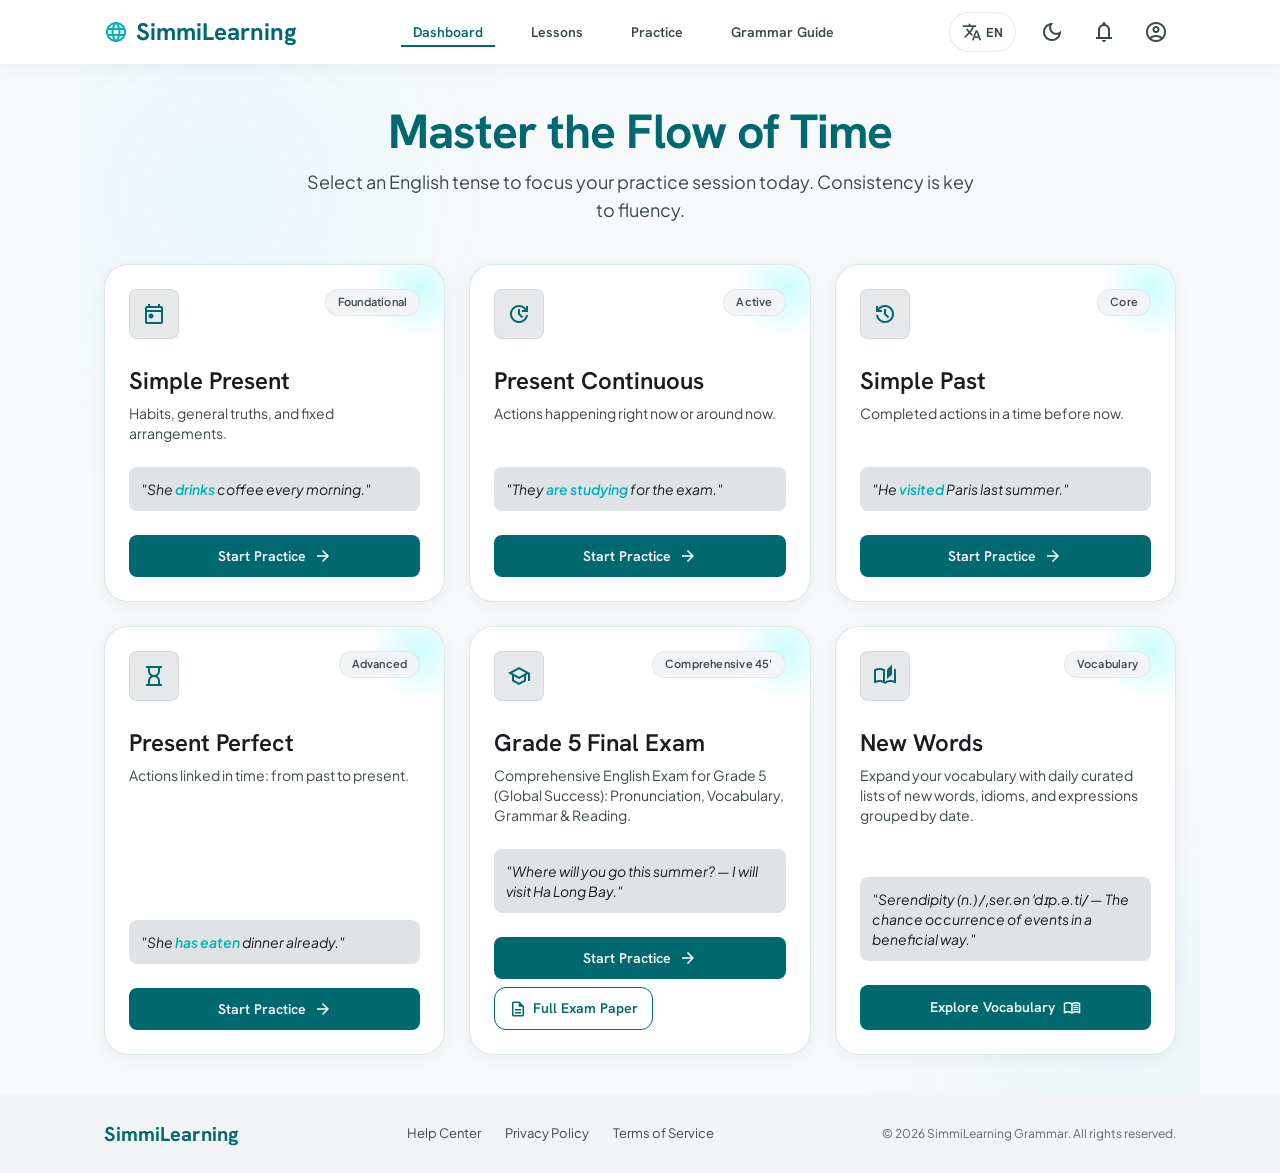
==== commit e54c1482: "feat: add categorized practice groups and 60 Vietnamese curriculum exercises for Simple Present, opt" ====
--- a/index.html
+++ b/index.html
@@ -305,6 +305,8 @@
             </div>
             <span id="practice-counter" class="question-counter">Question 1 of 5</span>
           </div>
+          <!-- Categorized Practice Options Bar -->
+          <div id="practice-options-bar" class="practice-options-bar" style="display: none;" aria-label="Practice Topic Filters"></div>
           <!-- Progress bar -->
           <div class="progress-track">
             <div id="practice-progress-bar" class="progress-bar"></div>
@@ -312,11 +314,11 @@
         </div>
 
         <!-- Interactive Question Card -->
-        <div class="glass-card question-glow-card" style="padding: var(--spacing-lg);">
-          <h2 id="practice-question-text" class="text-headline-md" style="margin-bottom: var(--spacing-xs);">
+        <div class="glass-card question-glow-card" style="padding: 18px 24px;">
+          <h2 id="practice-question-text" class="text-headline-md" style="margin-bottom: var(--spacing-xs); font-size: 20px; line-height: 1.3;">
             Which sentence correctly uses the present perfect tense?
           </h2>
-          <p id="practice-prompt" class="text-body-md" style="color: var(--on-surface-variant);">Select the most appropriate option below.</p>
+          <p id="practice-prompt" class="text-body-md" style="color: var(--on-surface-variant); font-size: 13.5px; margin-bottom: 0;">Select the most appropriate option below.</p>
           
           <div id="practice-options-container" class="options-list">
             <!-- Option buttons rendered dynamically by app.js -->
--- a/style.css
+++ b/style.css
@@ -634,13 +634,13 @@
   margin: 0 auto;
   display: flex;
   flex-direction: column;
-  gap: var(--spacing-lg);
+  gap: 16px;
 }
 
 .practice-header {
   display: flex;
   flex-direction: column;
-  gap: var(--spacing-base);
+  gap: 6px;
   width: 100%;
 }
 
@@ -688,25 +688,104 @@
   transition: width 0.4s cubic-bezier(0.4, 0, 0.2, 1);
 }
 
+/* Categorized Practice Option Selector (Pill Filters) */
+.practice-options-bar {
+  display: flex;
+  flex-direction: column;
+  gap: var(--spacing-sm);
+  padding: 4px 0;
+  animation: filterFadeIn 0.3s cubic-bezier(0.4, 0, 0.2, 1);
+}
+
+@keyframes filterFadeIn {
+  from { opacity: 0; transform: translateY(-4px); }
+  to { opacity: 1; transform: translateY(0); }
+}
+
+.practice-tier-1 {
+  display: flex;
+  flex-wrap: wrap;
+  align-items: center;
+  gap: 8px;
+}
+
+.practice-tier-2 {
+  display: flex;
+  flex-wrap: wrap;
+  align-items: center;
+  gap: 6px;
+  padding: 10px 14px;
+  background-color: var(--surface-container);
+  border-radius: var(--rounded-md);
+  border: 1px dashed var(--outline-variant);
+  animation: filterFadeIn 0.2s ease-out;
+}
+
+.filter-pill {
+  font-family: var(--font-body);
+  font-size: 13px;
+  font-weight: 600;
+  color: var(--on-surface-variant);
+  background-color: var(--surface-container-lowest);
+  border: 1px solid var(--outline-variant);
+  border-radius: var(--rounded-full);
+  padding: 6px 14px;
+  display: inline-flex;
+  align-items: center;
+  gap: 6px;
+  cursor: pointer;
+  transition: all 0.25s cubic-bezier(0.4, 0, 0.2, 1);
+  box-shadow: 0 1px 2px rgba(0, 0, 0, 0.04);
+}
+
+.filter-pill:hover {
+  background-color: var(--surface-container-high);
+  color: var(--on-surface);
+  border-color: var(--primary);
+  transform: translateY(-1px);
+  box-shadow: 0 3px 8px rgba(0, 0, 0, 0.08);
+}
+
+.filter-pill.active {
+  background-color: var(--primary);
+  color: var(--on-primary);
+  border-color: var(--primary);
+  box-shadow: 0 4px 12px rgba(0, 105, 111, 0.25);
+  transform: scale(1.02);
+}
+
+.filter-pill.sub-pill {
+  font-size: 12px;
+  padding: 4px 12px;
+  background-color: var(--surface-container-lowest);
+}
+
+.filter-pill.sub-pill.active {
+  background-color: var(--primary-container);
+  color: var(--on-primary-container);
+  border-color: var(--primary-container);
+  box-shadow: 0 2px 8px rgba(0, 178, 187, 0.3);
+}
+
 /* Options selectors */
 .options-list {
   display: flex;
   flex-direction: column;
-  gap: var(--spacing-sm);
-  margin-top: var(--spacing-md);
+  gap: 8px;
+  margin-top: 12px;
 }
 
 .option-btn {
   width: 100%;
   text-align: left;
-  padding: var(--spacing-md);
+  padding: 10px 16px;
   border-radius: var(--rounded-default);
   border: 2px solid var(--outline-variant);
   background-color: var(--surface-container-lowest);
   display: flex;
   align-items: center;
   justify-content: space-between;
-  gap: var(--spacing-sm);
+  gap: 8px;
   transition: background-color var(--transition-fast), border-color var(--transition-fast), box-shadow var(--transition-fast);
 }
 
@@ -728,14 +807,14 @@
 
 .option-text {
   font-family: var(--font-body);
-  font-size: 16px;
+  font-size: 14.5px;
   color: var(--on-surface);
   transition: color var(--transition-normal);
 }
 
 .option-circle {
-  width: 24px;
-  height: 24px;
+  width: 20px;
+  height: 20px;
   border-radius: var(--rounded-full);
   border: 2px solid var(--outline-variant);
   display: flex;
@@ -829,8 +908,15 @@
   display: flex;
   justify-content: space-between;
   align-items: center;
-  margin-top: var(--spacing-sm);
-  gap: var(--spacing-md);
+  margin-top: 0;
+  gap: var(--spacing-sm);
+}
+
+.practice-actions .btn-primary,
+.practice-actions .btn-secondary {
+  padding: 8px 18px;
+  font-size: 14px;
+  max-height: 42px;
 }
 
 .hint-section {
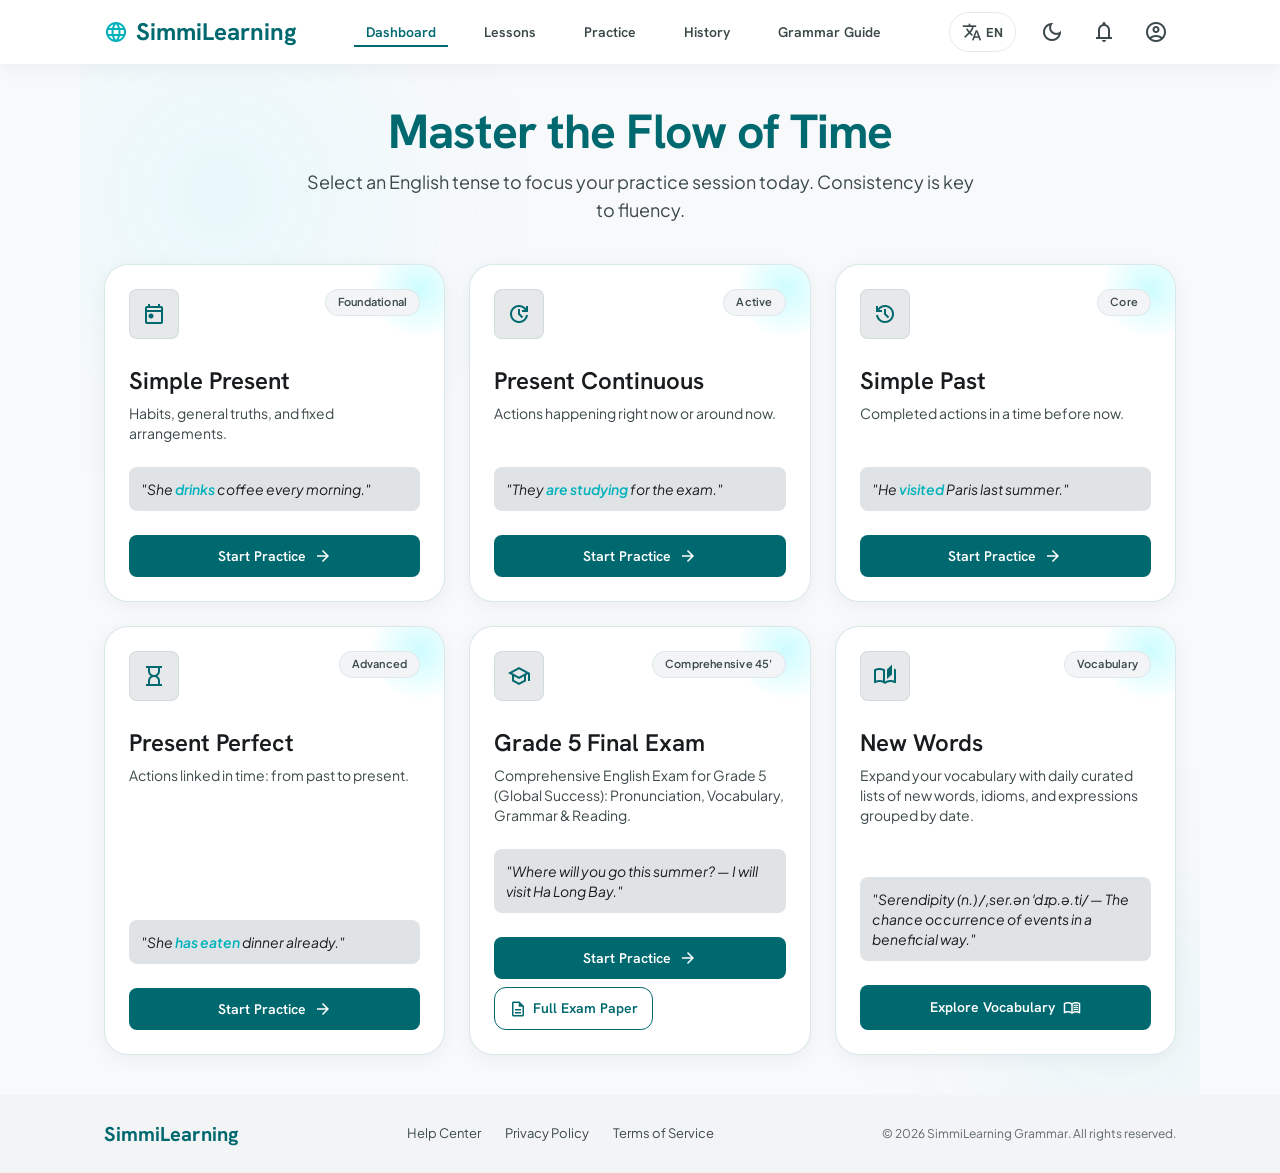
==== commit 8c082866: "Add learning tracking feature" ====
--- a/index.html
+++ b/index.html
@@ -26,6 +26,7 @@
         <a href="#" id="nav-dashboard" class="nav-link active">Dashboard</a>
         <a href="#" id="nav-lessons" class="nav-link">Lessons</a>
         <a href="#" id="nav-practice" class="nav-link">Practice</a>
+        <a href="#" id="nav-history" class="nav-link">History</a>
         <a href="#" id="nav-guide" class="nav-link">Grammar Guide</a>
       </nav>
       
@@ -60,6 +61,19 @@
       <div class="glow-bubble-2"></div>
     </div>
 
+    <!-- VIEW 5: History / Tracking -->
+    <section id="screen-history" class="view-section" style="display: none;">
+      <div class="hero-block">
+        <h1 id="history-hero-title" class="text-display">Learning History</h1>
+        <p id="history-hero-subtitle" class="text-body-lg">Track your progress and review your past practice sessions and learning activities.</p>
+      </div>
+      <div class="glass-card" style="padding: var(--spacing-lg);">
+        <div id="history-tracking-list" style="display: flex; flex-direction: column; gap: 12px;">
+          <!-- History items injected via JS -->
+        </div>
+      </div>
+    </section>
+
     <!-- VIEW 1: Dashboard / Tense Selection -->
     <section id="screen-selection" class="view-section">
       <div class="hero-block">
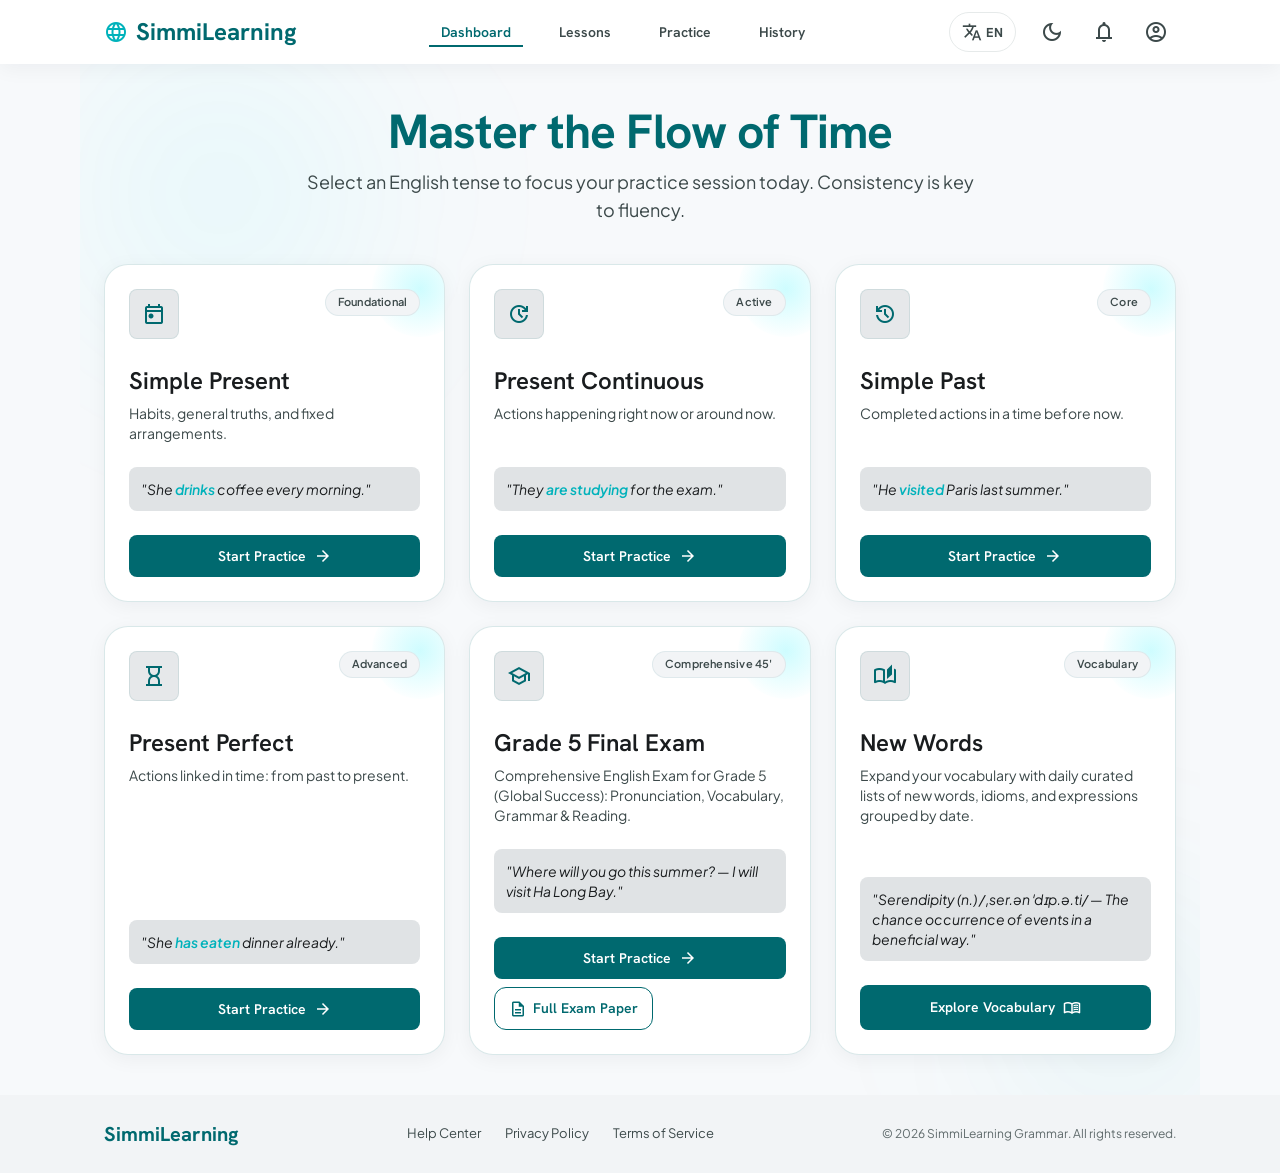
==== commit 891b5d8d: "Fix header layout and add missed words badge" ====
--- a/index.html
+++ b/index.html
@@ -27,7 +27,6 @@
         <a href="#" id="nav-lessons" class="nav-link">Lessons</a>
         <a href="#" id="nav-practice" class="nav-link">Practice</a>
         <a href="#" id="nav-history" class="nav-link">History</a>
-        <a href="#" id="nav-guide" class="nav-link">Grammar Guide</a>
       </nav>
       
       <!-- Action buttons -->
--- a/style.css
+++ b/style.css
@@ -278,7 +278,7 @@
 }
 
 .nav-links {
-  display: none; /* Shown on desktop */
+  display: flex;
   gap: var(--spacing-md);
   align-items: center;
 }
@@ -1243,9 +1243,7 @@
     grid-template-columns: repeat(3, 1fr);
   }
 
-  .nav-links {
-    display: flex;
-  }
+  /* Nav links always visible now, but maybe adjust gap on desktop */
 
   .menu-btn {
     display: none;
@@ -1270,7 +1268,45 @@
 }
 
 /* Mobile (Small) Overrides for Practice Session */
+@media (max-width: 899px) {
+  .header-bar {
+    height: auto;
+    min-height: 64px;
+  }
+  .header-container {
+    flex-wrap: wrap;
+    padding: 8px 16px;
+    gap: 12px;
+  }
+  .nav-links {
+    order: 3;
+    width: 100%;
+    overflow-x: auto;
+    padding-bottom: 4px;
+    -ms-overflow-style: none;
+    scrollbar-width: none;
+  }
+  .nav-links::-webkit-scrollbar {
+    display: none;
+  }
+  .header-actions {
+    gap: 4px;
+  }
+  .main-canvas {
+    margin-top: 100px;
+  }
+}
+
 @media (max-width: 599px) {
+  #lang-label {
+    display: none;
+  }
+  .logo {
+    font-size: 0; /* hides the text but keeps the icon */
+  }
+  .logo span {
+    font-size: 24px;
+  }
   #practice-session-title {
     font-size: 20px !important;
   }
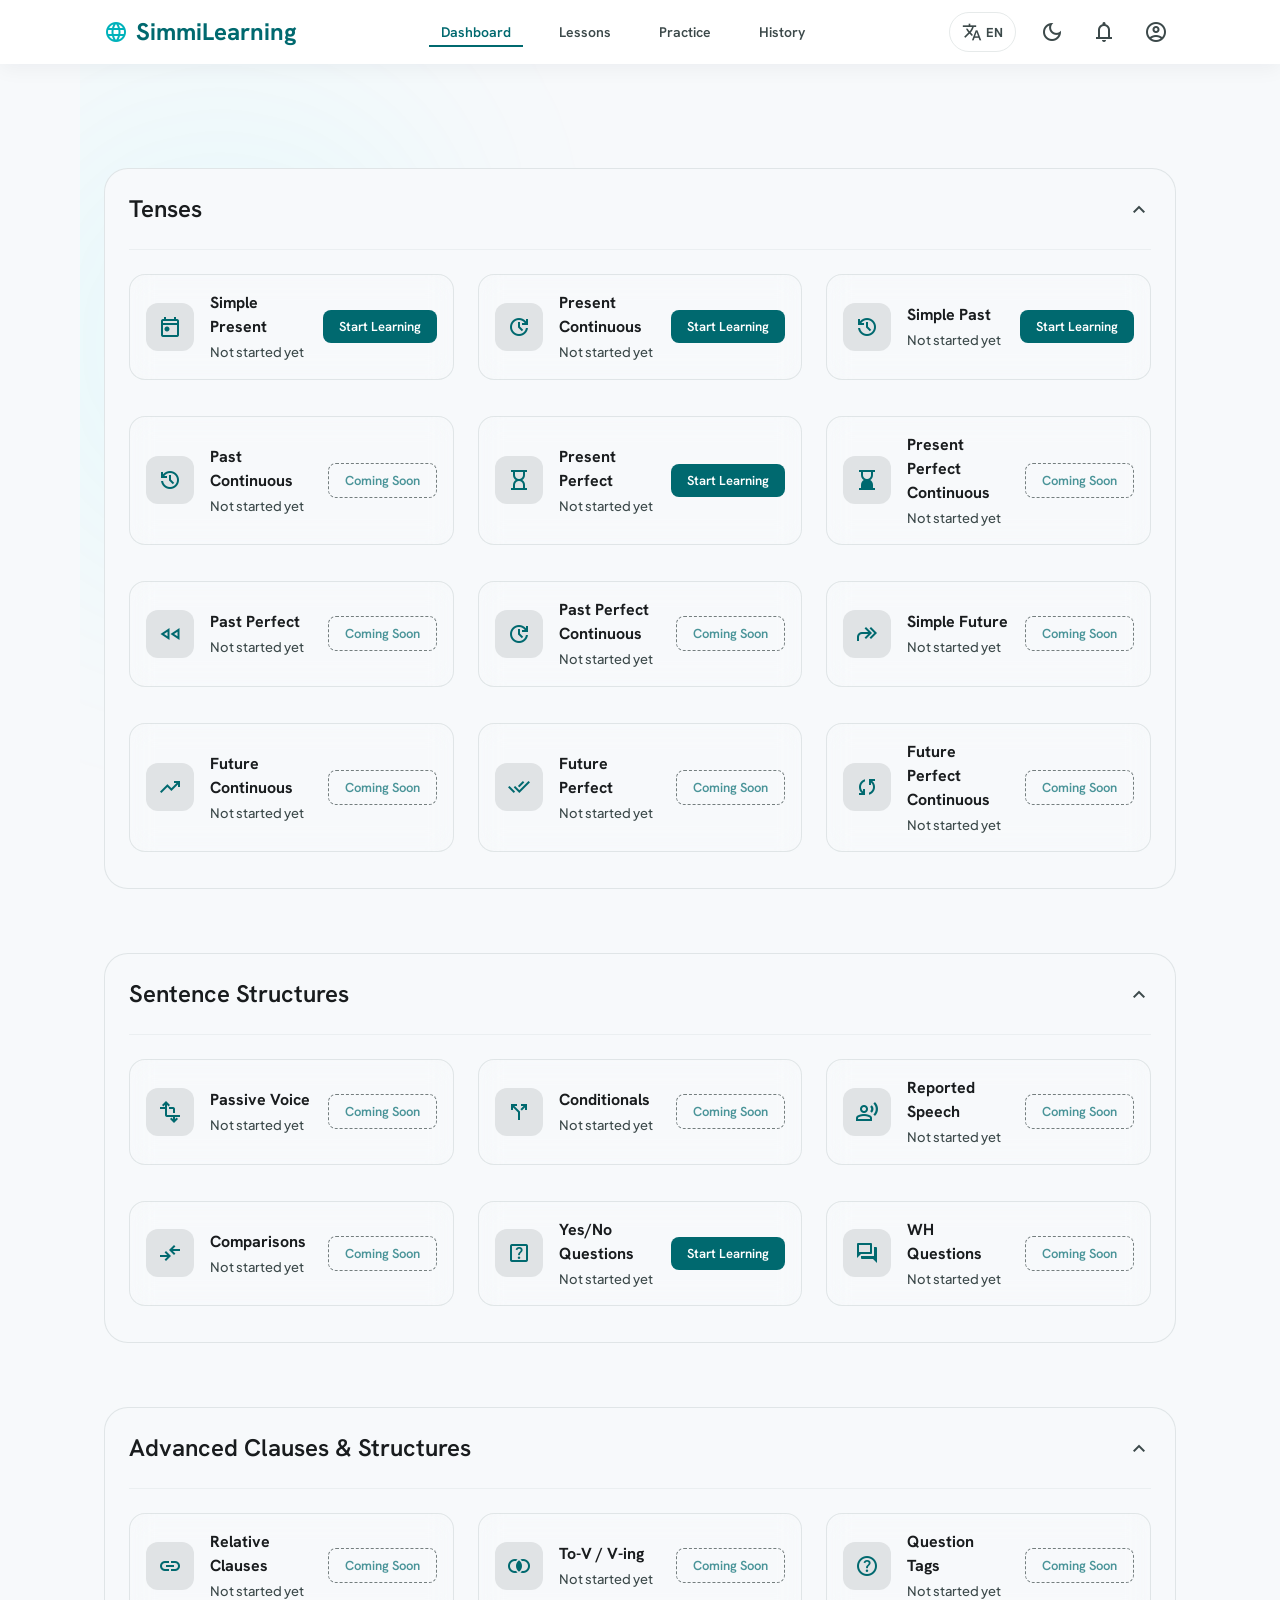
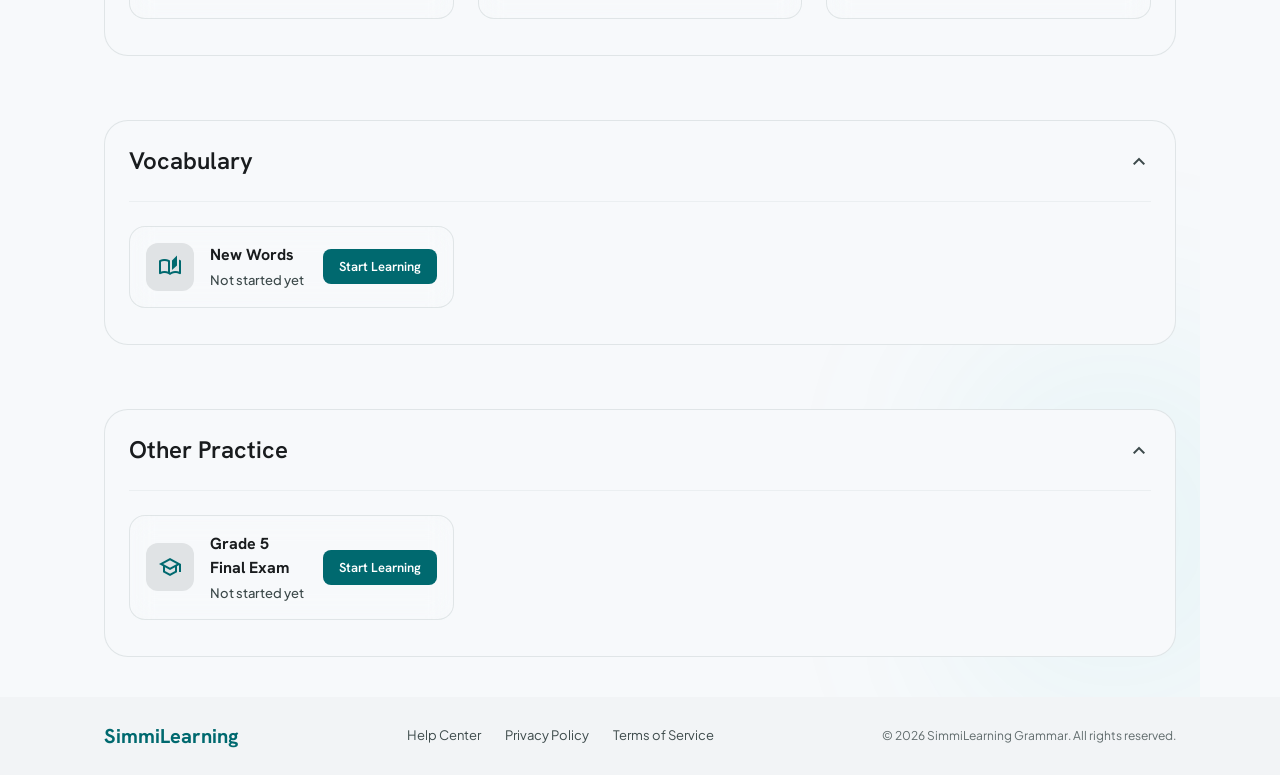
==== commit 072ba07c: "Refactor Dashboard UI, add compact cards, and implement Yes/No questions flow" ====
--- a/index.html
+++ b/index.html
@@ -73,14 +73,86 @@
       </div>
     </section>
 
-    <!-- VIEW 1: Dashboard / Tense Selection -->
+    <!-- VIEW 1: Dashboard / Selection -->
     <section id="screen-selection" class="view-section">
+
+      <details class="section-container" open style="margin-top: var(--spacing-xl); background: var(--surface); border: 1px solid rgba(132, 148, 149, 0.2); border-radius: var(--rounded-xl); padding: var(--spacing-md);">
+        <summary style="cursor: pointer; display: flex; align-items: center; justify-content: space-between; list-style: none;">
+          <h2 class="text-headline-md" style="margin: 0; color: var(--on-surface);">Tenses</h2>
+          <span class="material-symbols-outlined summary-chevron" style="color: var(--on-surface-variant);">expand_more</span>
+        </summary>
+        <div style="margin-top: var(--spacing-md); padding-top: var(--spacing-md); border-top: 1px solid rgba(132, 148, 149, 0.1);">
+          <div id="grid-tenses" class="grid-container">
+            <!-- Populated by app.js -->
+          </div>
+        </div>
+      </details>
+
+      <details class="section-container" open style="margin-top: var(--spacing-xl); background: var(--surface); border: 1px solid rgba(132, 148, 149, 0.2); border-radius: var(--rounded-xl); padding: var(--spacing-md);">
+        <summary style="cursor: pointer; display: flex; align-items: center; justify-content: space-between; list-style: none;">
+          <h2 class="text-headline-md" style="margin: 0; color: var(--on-surface);">Sentence Structures</h2>
+          <span class="material-symbols-outlined summary-chevron" style="color: var(--on-surface-variant);">expand_more</span>
+        </summary>
+        <div style="margin-top: var(--spacing-md); padding-top: var(--spacing-md); border-top: 1px solid rgba(132, 148, 149, 0.1);">
+          <div id="grid-structures" class="grid-container">
+            <!-- Populated by app.js -->
+          </div>
+        </div>
+      </details>
+
+      <details class="section-container" open style="margin-top: var(--spacing-xl); background: var(--surface); border: 1px solid rgba(132, 148, 149, 0.2); border-radius: var(--rounded-xl); padding: var(--spacing-md);">
+        <summary style="cursor: pointer; display: flex; align-items: center; justify-content: space-between; list-style: none;">
+          <h2 class="text-headline-md" style="margin: 0; color: var(--on-surface);">Advanced Clauses & Structures</h2>
+          <span class="material-symbols-outlined summary-chevron" style="color: var(--on-surface-variant);">expand_more</span>
+        </summary>
+        <div style="margin-top: var(--spacing-md); padding-top: var(--spacing-md); border-top: 1px solid rgba(132, 148, 149, 0.1);">
+          <div id="grid-advanced" class="grid-container">
+            <!-- Populated by app.js -->
+          </div>
+        </div>
+      </details>
+
+      <details class="section-container" open style="margin-top: var(--spacing-xl); background: var(--surface); border: 1px solid rgba(132, 148, 149, 0.2); border-radius: var(--rounded-xl); padding: var(--spacing-md);">
+        <summary style="cursor: pointer; display: flex; align-items: center; justify-content: space-between; list-style: none;">
+          <h2 class="text-headline-md" style="margin: 0; color: var(--on-surface);">Vocabulary</h2>
+          <span class="material-symbols-outlined summary-chevron" style="color: var(--on-surface-variant);">expand_more</span>
+        </summary>
+        <div style="margin-top: var(--spacing-md); padding-top: var(--spacing-md); border-top: 1px solid rgba(132, 148, 149, 0.1);">
+          <div id="grid-vocabulary" class="grid-container">
+            <!-- Populated by app.js -->
+          </div>
+        </div>
+      </details>
+
+      <details class="section-container" open style="margin-top: var(--spacing-xl); background: var(--surface); border: 1px solid rgba(132, 148, 149, 0.2); border-radius: var(--rounded-xl); padding: var(--spacing-md);">
+        <summary style="cursor: pointer; display: flex; align-items: center; justify-content: space-between; list-style: none;">
+          <h2 class="text-headline-md" style="margin: 0; color: var(--on-surface);">Other Practice</h2>
+          <span class="material-symbols-outlined summary-chevron" style="color: var(--on-surface-variant);">expand_more</span>
+        </summary>
+        <div style="margin-top: var(--spacing-md); padding-top: var(--spacing-md); border-top: 1px solid rgba(132, 148, 149, 0.1);">
+          <div id="grid-others" class="grid-container">
+            <!-- Populated by app.js -->
+          </div>
+        </div>
+      </details>
+    </section>
+
+    <!-- VIEW: Theory / Lesson -->
+    <section id="screen-theory" class="view-section" style="display: none;">
       <div class="hero-block">
-        <h1 id="selection-hero-title" class="text-display">Master the Flow of Time</h1>
-        <p id="selection-hero-subtitle" class="text-body-lg">Select an English tense to focus your practice session today. Consistency is key to fluency.</p>
-      </div>
-      <div id="tense-cards-grid" class="grid-container">
-        <!-- Tense cards dynamically populated by app.js -->
+        <h1 id="theory-hero-title" class="text-display">Theory & Instructions</h1>
+        <p id="theory-hero-subtitle" class="text-body-lg">Please read the theory carefully before starting your practice test.</p>
+      </div>
+      <div class="glass-card" style="padding: var(--spacing-lg);">
+        <div id="theory-content-container">
+          <!-- Theory HTML injected here -->
+        </div>
+        <div style="margin-top: 32px; display: flex; justify-content: center;">
+          <button id="btn-start-test-from-theory" class="btn-primary" style="padding: 12px 32px; font-size: 16px; border-radius: var(--rounded-full);">
+            Bắt đầu làm bài (Start Test)
+            <span class="material-symbols-outlined" style="margin-left: 8px;">play_arrow</span>
+          </button>
+        </div>
       </div>
     </section>
 
--- a/style.css
+++ b/style.css
@@ -1396,3 +1396,67 @@
   background: rgba(211, 47, 47, 0.15);
   color: #d32f2f;
 }
+
+/* Custom Details/Summary styling */
+details > summary::-webkit-details-marker {
+  display: none;
+}
+details[open] > summary .summary-chevron {
+  transform: rotate(180deg);
+}
+.summary-chevron {
+  transition: transform 0.3s ease;
+}
+
+/* Simplified compact card layout */
+.compact-card {
+  display: flex;
+  align-items: center;
+  justify-content: space-between;
+  padding: 16px;
+  background: rgba(255, 255, 255, 0.05);
+  border: 1px solid rgba(132, 148, 149, 0.2);
+  border-radius: var(--rounded-lg);
+  gap: 16px;
+  margin-bottom: 12px;
+  backdrop-filter: blur(12px);
+  -webkit-backdrop-filter: blur(12px);
+}
+.compact-card-left {
+  display: flex;
+  align-items: center;
+  gap: 16px;
+  flex: 1;
+}
+.compact-card-icon {
+  width: 48px;
+  height: 48px;
+  border-radius: var(--rounded-md);
+  background: var(--surface-variant);
+  color: var(--primary);
+  display: flex;
+  align-items: center;
+  justify-content: center;
+  flex-shrink: 0;
+}
+.compact-card-info {
+  display: flex;
+  flex-direction: column;
+  gap: 4px;
+}
+.compact-card-title {
+  font-family: var(--font-display);
+  font-size: 16px;
+  font-weight: 700;
+  color: var(--on-surface);
+  margin: 0;
+}
+.compact-card-status {
+  font-size: 13px;
+  color: var(--on-surface-variant);
+  font-weight: 500;
+}
+.compact-card-right {
+  display: flex;
+  align-items: center;
+}
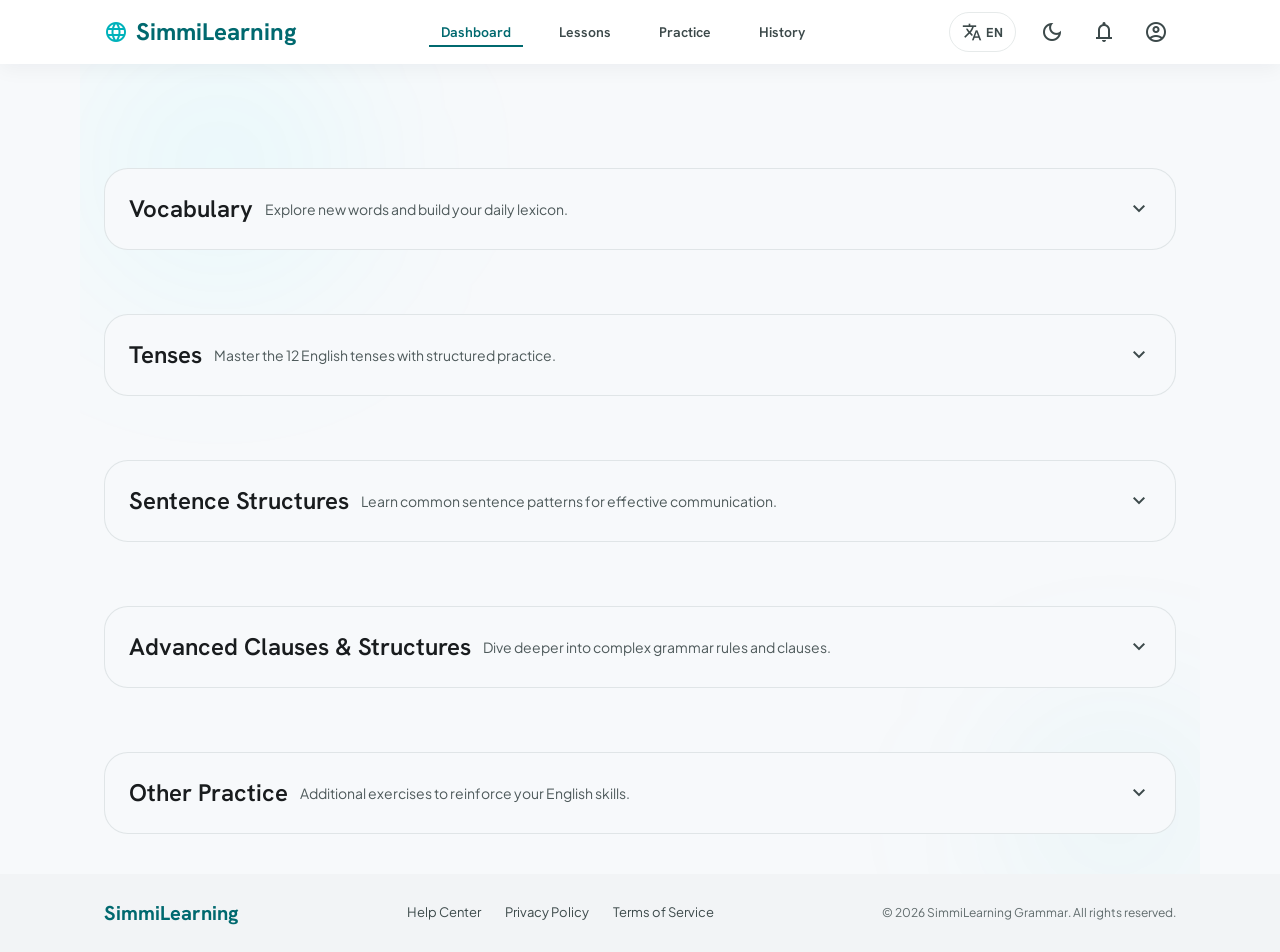
==== commit 2a555660: "Add new vocabulary and update Dashboard UI layout" ====
--- a/index.html
+++ b/index.html
@@ -76,9 +76,27 @@
     <!-- VIEW 1: Dashboard / Selection -->
     <section id="screen-selection" class="view-section">
 
-      <details class="section-container" open style="margin-top: var(--spacing-xl); background: var(--surface); border: 1px solid rgba(132, 148, 149, 0.2); border-radius: var(--rounded-xl); padding: var(--spacing-md);">
+      <details class="section-container" style="margin-top: var(--spacing-xl); background: var(--surface); border: 1px solid rgba(132, 148, 149, 0.2); border-radius: var(--rounded-xl); padding: var(--spacing-md);">
         <summary style="cursor: pointer; display: flex; align-items: center; justify-content: space-between; list-style: none;">
-          <h2 class="text-headline-md" style="margin: 0; color: var(--on-surface);">Tenses</h2>
+          <div style="display: flex; align-items: center; gap: 12px; flex-wrap: wrap;">
+            <h2 class="text-headline-md" style="margin: 0; color: var(--on-surface);">Vocabulary</h2>
+            <span style="color: var(--on-surface-variant); font-size: 14px; font-weight: 400; opacity: 0.9;">Explore new words and build your daily lexicon.</span>
+          </div>
+          <span class="material-symbols-outlined summary-chevron" style="color: var(--on-surface-variant);">expand_more</span>
+        </summary>
+        <div style="margin-top: var(--spacing-md); padding-top: var(--spacing-md); border-top: 1px solid rgba(132, 148, 149, 0.1);">
+          <div id="grid-vocabulary" class="grid-container">
+            <!-- Populated by app.js -->
+          </div>
+        </div>
+      </details>
+
+      <details class="section-container" style="margin-top: var(--spacing-xl); background: var(--surface); border: 1px solid rgba(132, 148, 149, 0.2); border-radius: var(--rounded-xl); padding: var(--spacing-md);">
+        <summary style="cursor: pointer; display: flex; align-items: center; justify-content: space-between; list-style: none;">
+          <div style="display: flex; align-items: center; gap: 12px; flex-wrap: wrap;">
+            <h2 class="text-headline-md" style="margin: 0; color: var(--on-surface);">Tenses</h2>
+            <span style="color: var(--on-surface-variant); font-size: 14px; font-weight: 400; opacity: 0.9;">Master the 12 English tenses with structured practice.</span>
+          </div>
           <span class="material-symbols-outlined summary-chevron" style="color: var(--on-surface-variant);">expand_more</span>
         </summary>
         <div style="margin-top: var(--spacing-md); padding-top: var(--spacing-md); border-top: 1px solid rgba(132, 148, 149, 0.1);">
@@ -88,9 +106,12 @@
         </div>
       </details>
 
-      <details class="section-container" open style="margin-top: var(--spacing-xl); background: var(--surface); border: 1px solid rgba(132, 148, 149, 0.2); border-radius: var(--rounded-xl); padding: var(--spacing-md);">
+      <details class="section-container" style="margin-top: var(--spacing-xl); background: var(--surface); border: 1px solid rgba(132, 148, 149, 0.2); border-radius: var(--rounded-xl); padding: var(--spacing-md);">
         <summary style="cursor: pointer; display: flex; align-items: center; justify-content: space-between; list-style: none;">
-          <h2 class="text-headline-md" style="margin: 0; color: var(--on-surface);">Sentence Structures</h2>
+          <div style="display: flex; align-items: center; gap: 12px; flex-wrap: wrap;">
+            <h2 class="text-headline-md" style="margin: 0; color: var(--on-surface);">Sentence Structures</h2>
+            <span style="color: var(--on-surface-variant); font-size: 14px; font-weight: 400; opacity: 0.9;">Learn common sentence patterns for effective communication.</span>
+          </div>
           <span class="material-symbols-outlined summary-chevron" style="color: var(--on-surface-variant);">expand_more</span>
         </summary>
         <div style="margin-top: var(--spacing-md); padding-top: var(--spacing-md); border-top: 1px solid rgba(132, 148, 149, 0.1);">
@@ -100,9 +121,12 @@
         </div>
       </details>
 
-      <details class="section-container" open style="margin-top: var(--spacing-xl); background: var(--surface); border: 1px solid rgba(132, 148, 149, 0.2); border-radius: var(--rounded-xl); padding: var(--spacing-md);">
+      <details class="section-container" style="margin-top: var(--spacing-xl); background: var(--surface); border: 1px solid rgba(132, 148, 149, 0.2); border-radius: var(--rounded-xl); padding: var(--spacing-md);">
         <summary style="cursor: pointer; display: flex; align-items: center; justify-content: space-between; list-style: none;">
-          <h2 class="text-headline-md" style="margin: 0; color: var(--on-surface);">Advanced Clauses & Structures</h2>
+          <div style="display: flex; align-items: center; gap: 12px; flex-wrap: wrap;">
+            <h2 class="text-headline-md" style="margin: 0; color: var(--on-surface);">Advanced Clauses & Structures</h2>
+            <span style="color: var(--on-surface-variant); font-size: 14px; font-weight: 400; opacity: 0.9;">Dive deeper into complex grammar rules and clauses.</span>
+          </div>
           <span class="material-symbols-outlined summary-chevron" style="color: var(--on-surface-variant);">expand_more</span>
         </summary>
         <div style="margin-top: var(--spacing-md); padding-top: var(--spacing-md); border-top: 1px solid rgba(132, 148, 149, 0.1);">
@@ -112,21 +136,12 @@
         </div>
       </details>
 
-      <details class="section-container" open style="margin-top: var(--spacing-xl); background: var(--surface); border: 1px solid rgba(132, 148, 149, 0.2); border-radius: var(--rounded-xl); padding: var(--spacing-md);">
+      <details class="section-container" style="margin-top: var(--spacing-xl); background: var(--surface); border: 1px solid rgba(132, 148, 149, 0.2); border-radius: var(--rounded-xl); padding: var(--spacing-md);">
         <summary style="cursor: pointer; display: flex; align-items: center; justify-content: space-between; list-style: none;">
-          <h2 class="text-headline-md" style="margin: 0; color: var(--on-surface);">Vocabulary</h2>
-          <span class="material-symbols-outlined summary-chevron" style="color: var(--on-surface-variant);">expand_more</span>
-        </summary>
-        <div style="margin-top: var(--spacing-md); padding-top: var(--spacing-md); border-top: 1px solid rgba(132, 148, 149, 0.1);">
-          <div id="grid-vocabulary" class="grid-container">
-            <!-- Populated by app.js -->
-          </div>
-        </div>
-      </details>
-
-      <details class="section-container" open style="margin-top: var(--spacing-xl); background: var(--surface); border: 1px solid rgba(132, 148, 149, 0.2); border-radius: var(--rounded-xl); padding: var(--spacing-md);">
-        <summary style="cursor: pointer; display: flex; align-items: center; justify-content: space-between; list-style: none;">
-          <h2 class="text-headline-md" style="margin: 0; color: var(--on-surface);">Other Practice</h2>
+          <div style="display: flex; align-items: center; gap: 12px; flex-wrap: wrap;">
+            <h2 class="text-headline-md" style="margin: 0; color: var(--on-surface);">Other Practice</h2>
+            <span style="color: var(--on-surface-variant); font-size: 14px; font-weight: 400; opacity: 0.9;">Additional exercises to reinforce your English skills.</span>
+          </div>
           <span class="material-symbols-outlined summary-chevron" style="color: var(--on-surface-variant);">expand_more</span>
         </summary>
         <div style="margin-top: var(--spacing-md); padding-top: var(--spacing-md); border-top: 1px solid rgba(132, 148, 149, 0.1);">
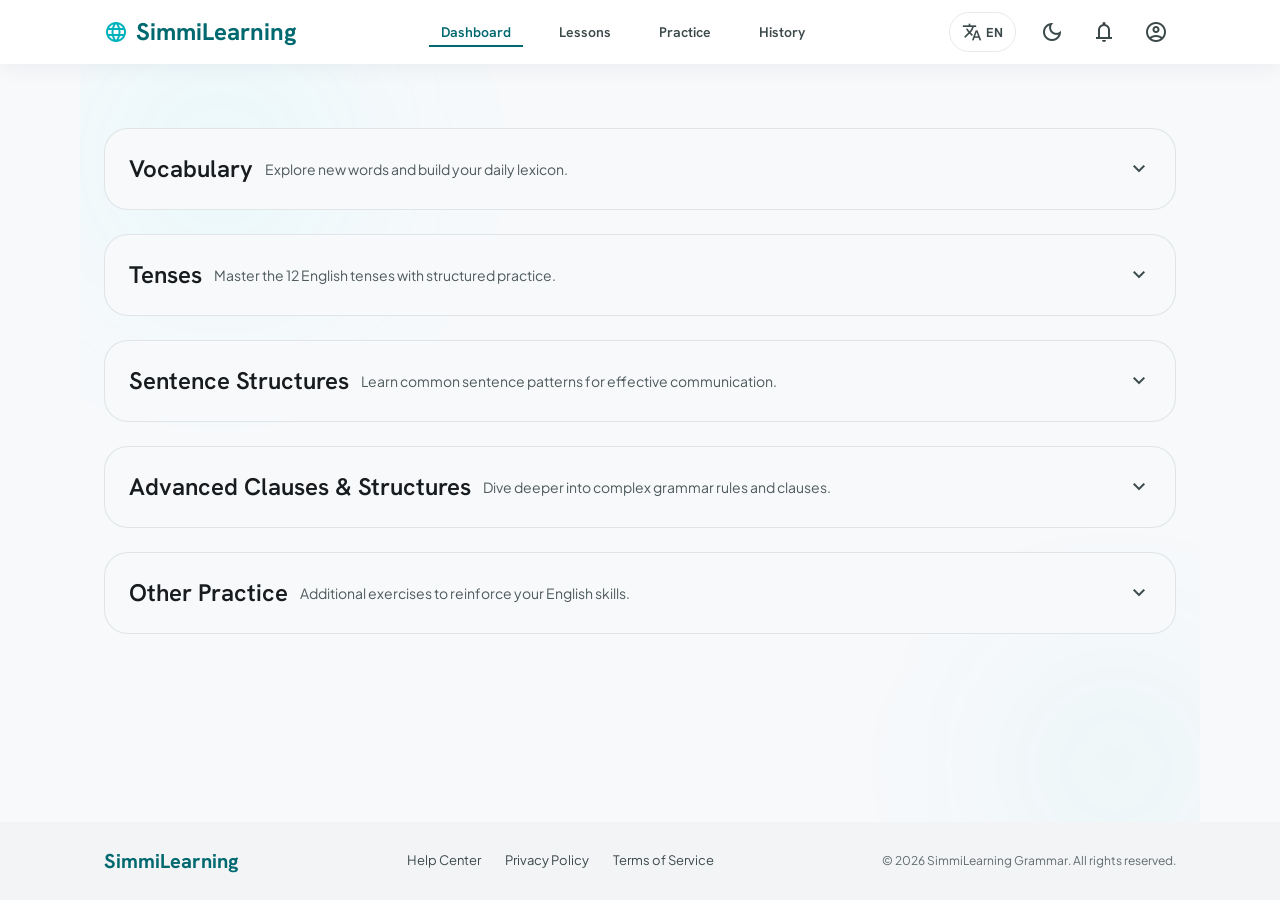
==== commit d35c89fb: "Reduce spacing on dashboard" ====
--- a/index.html
+++ b/index.html
@@ -76,7 +76,7 @@
     <!-- VIEW 1: Dashboard / Selection -->
     <section id="screen-selection" class="view-section">
 
-      <details class="section-container" style="margin-top: var(--spacing-xl); background: var(--surface); border: 1px solid rgba(132, 148, 149, 0.2); border-radius: var(--rounded-xl); padding: var(--spacing-md);">
+      <details class="section-container" style="margin-top: var(--spacing-md); background: var(--surface); border: 1px solid rgba(132, 148, 149, 0.2); border-radius: var(--rounded-xl); padding: var(--spacing-md);">
         <summary style="cursor: pointer; display: flex; align-items: center; justify-content: space-between; list-style: none;">
           <div style="display: flex; align-items: center; gap: 12px; flex-wrap: wrap;">
             <h2 class="text-headline-md" style="margin: 0; color: var(--on-surface);">Vocabulary</h2>
@@ -91,7 +91,7 @@
         </div>
       </details>
 
-      <details class="section-container" style="margin-top: var(--spacing-xl); background: var(--surface); border: 1px solid rgba(132, 148, 149, 0.2); border-radius: var(--rounded-xl); padding: var(--spacing-md);">
+      <details class="section-container" style="margin-top: var(--spacing-md); background: var(--surface); border: 1px solid rgba(132, 148, 149, 0.2); border-radius: var(--rounded-xl); padding: var(--spacing-md);">
         <summary style="cursor: pointer; display: flex; align-items: center; justify-content: space-between; list-style: none;">
           <div style="display: flex; align-items: center; gap: 12px; flex-wrap: wrap;">
             <h2 class="text-headline-md" style="margin: 0; color: var(--on-surface);">Tenses</h2>
@@ -106,7 +106,7 @@
         </div>
       </details>
 
-      <details class="section-container" style="margin-top: var(--spacing-xl); background: var(--surface); border: 1px solid rgba(132, 148, 149, 0.2); border-radius: var(--rounded-xl); padding: var(--spacing-md);">
+      <details class="section-container" style="margin-top: var(--spacing-md); background: var(--surface); border: 1px solid rgba(132, 148, 149, 0.2); border-radius: var(--rounded-xl); padding: var(--spacing-md);">
         <summary style="cursor: pointer; display: flex; align-items: center; justify-content: space-between; list-style: none;">
           <div style="display: flex; align-items: center; gap: 12px; flex-wrap: wrap;">
             <h2 class="text-headline-md" style="margin: 0; color: var(--on-surface);">Sentence Structures</h2>
@@ -121,7 +121,7 @@
         </div>
       </details>
 
-      <details class="section-container" style="margin-top: var(--spacing-xl); background: var(--surface); border: 1px solid rgba(132, 148, 149, 0.2); border-radius: var(--rounded-xl); padding: var(--spacing-md);">
+      <details class="section-container" style="margin-top: var(--spacing-md); background: var(--surface); border: 1px solid rgba(132, 148, 149, 0.2); border-radius: var(--rounded-xl); padding: var(--spacing-md);">
         <summary style="cursor: pointer; display: flex; align-items: center; justify-content: space-between; list-style: none;">
           <div style="display: flex; align-items: center; gap: 12px; flex-wrap: wrap;">
             <h2 class="text-headline-md" style="margin: 0; color: var(--on-surface);">Advanced Clauses & Structures</h2>
@@ -136,7 +136,7 @@
         </div>
       </details>
 
-      <details class="section-container" style="margin-top: var(--spacing-xl); background: var(--surface); border: 1px solid rgba(132, 148, 149, 0.2); border-radius: var(--rounded-xl); padding: var(--spacing-md);">
+      <details class="section-container" style="margin-top: var(--spacing-md); background: var(--surface); border: 1px solid rgba(132, 148, 149, 0.2); border-radius: var(--rounded-xl); padding: var(--spacing-md);">
         <summary style="cursor: pointer; display: flex; align-items: center; justify-content: space-between; list-style: none;">
           <div style="display: flex; align-items: center; gap: 12px; flex-wrap: wrap;">
             <h2 class="text-headline-md" style="margin: 0; color: var(--on-surface);">Other Practice</h2>
